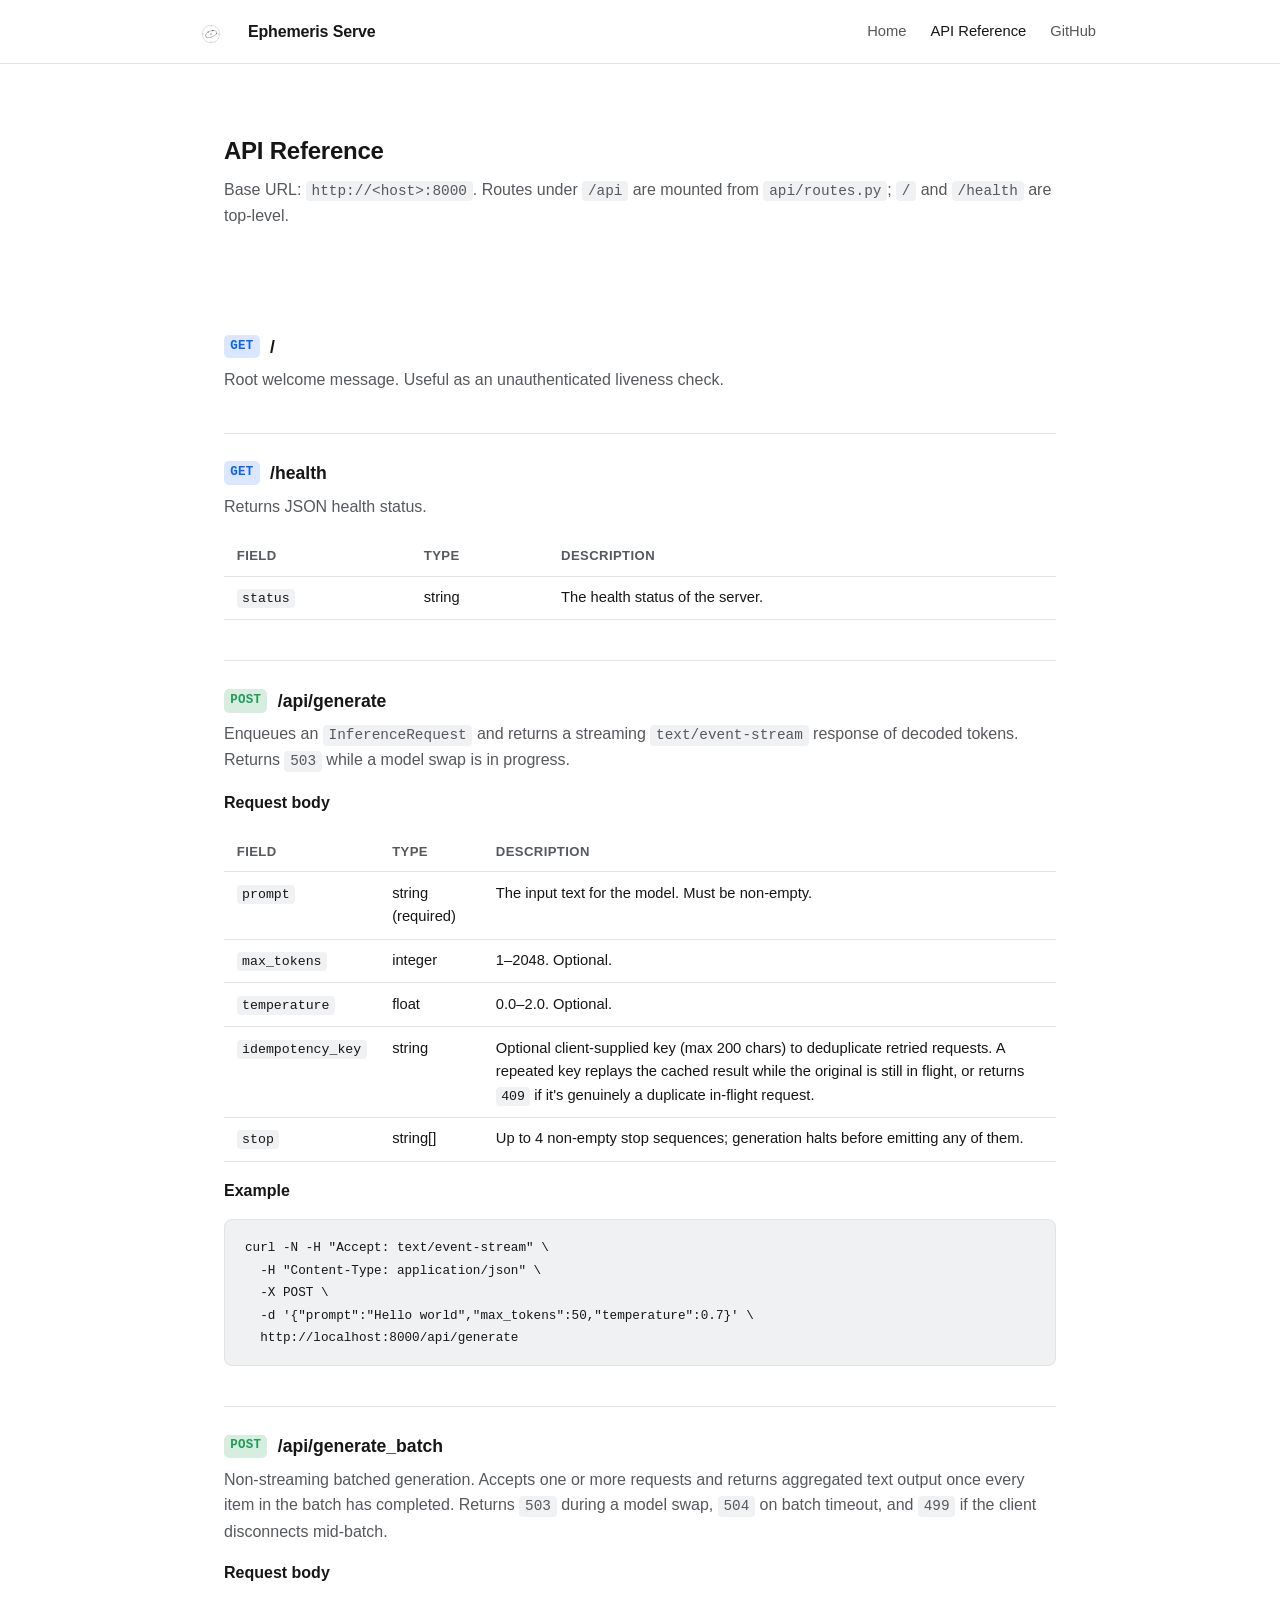
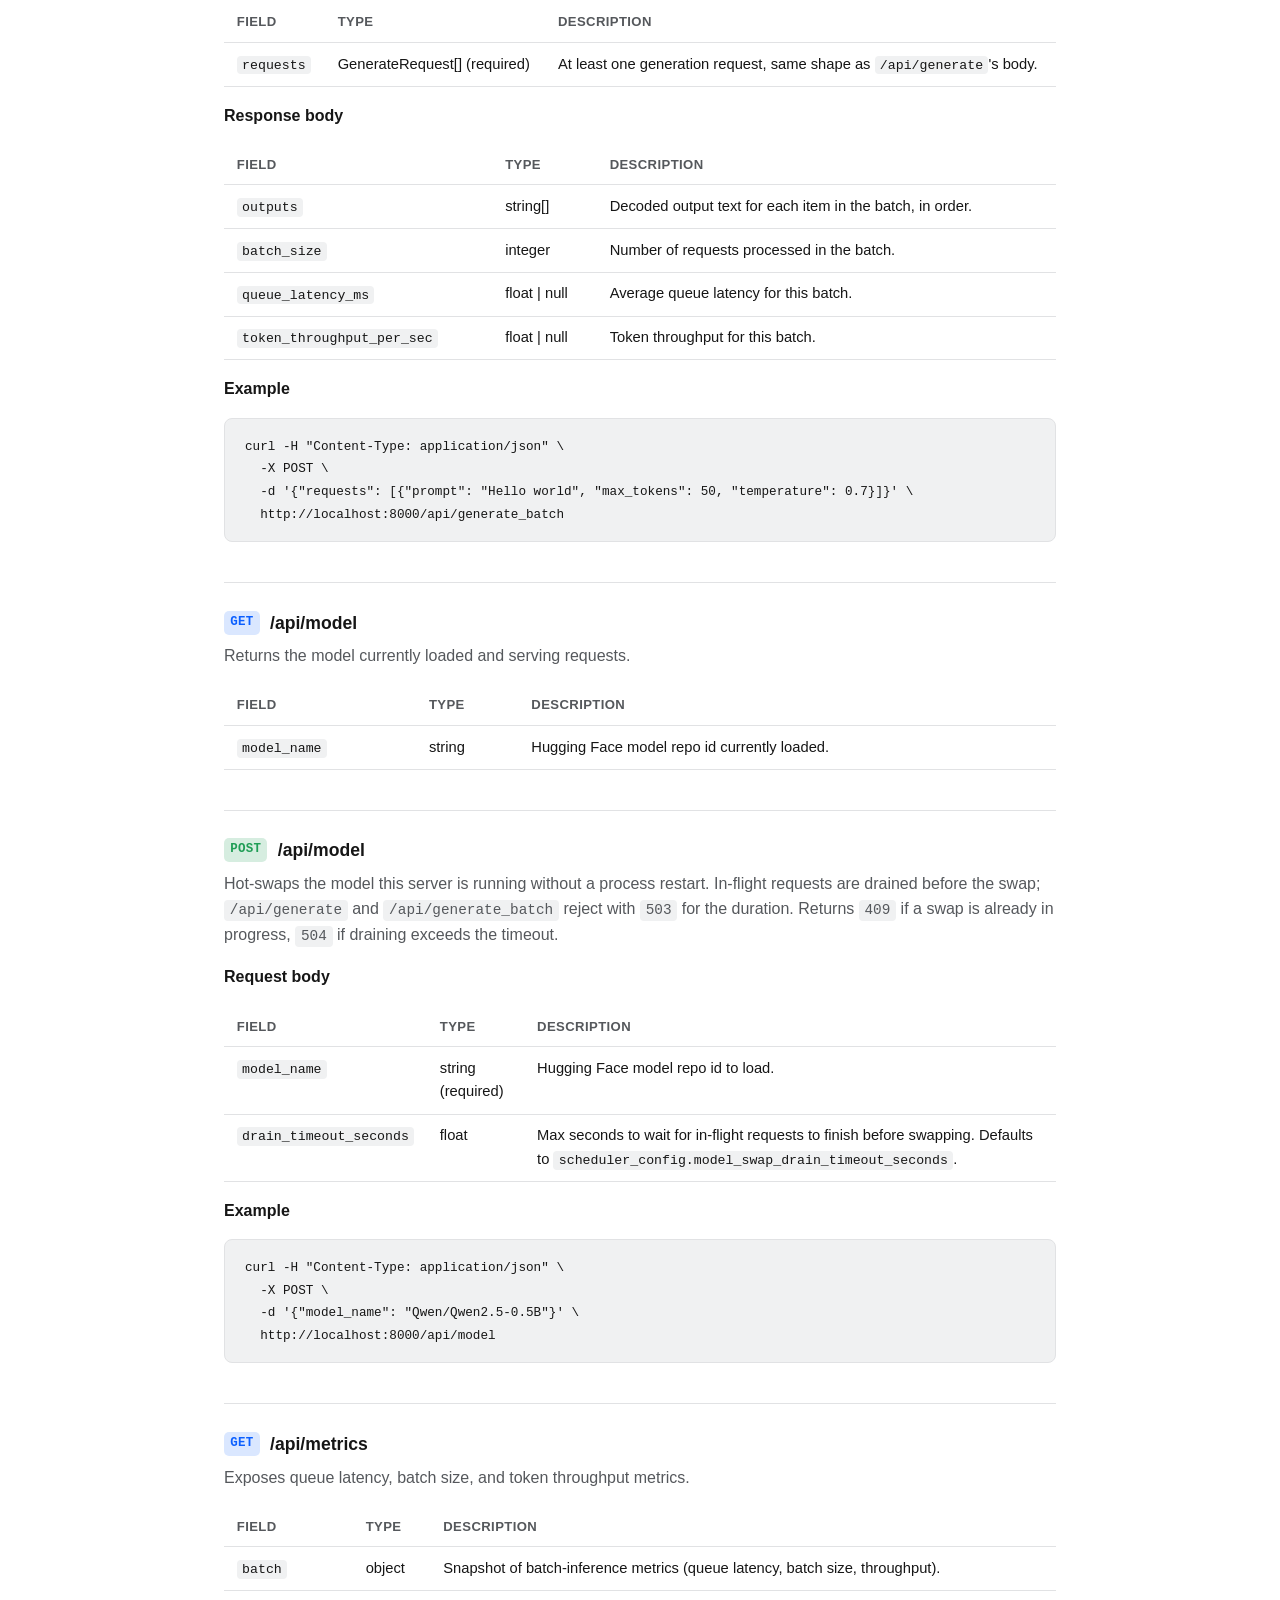
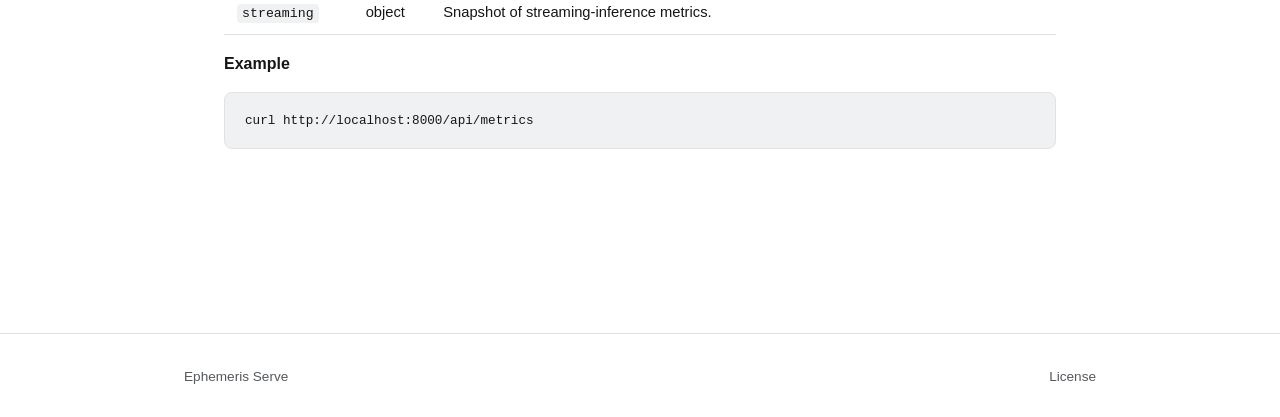
==== docs/api.html @ 4e1449db "add: microsite" ====
<!doctype html>
<html lang="en">
<head>
<meta charset="utf-8">
<meta name="viewport" content="width=device-width, initial-scale=1">
<title>API Reference — Ephemeris Serve</title>
<meta name="description" content="Full endpoint reference for the Ephemeris Serve HTTP API: /generate, /generate_batch, /model, /metrics, /health.">
<link rel="icon" href="assets/ephemeris-serve-logo.svg" type="image/svg+xml">
<link rel="stylesheet" href="assets/style.css">
</head>
<body>

<header class="site">
  <div class="wrap">
    <a class="brand" href="./">
      <img src="assets/ephemeris-serve-logo.svg" alt="">
      Ephemeris Serve
    </a>
    <nav class="site-nav">
      <a href="./">Home</a>
      <a href="api.html" class="active">API Reference</a>
      <a href="https://github.com/SamarjitDebnath/llm-inference-server">GitHub</a>
    </nav>
  </div>
</header>

<main>
  <section style="padding-top: 3rem;">
    <h2 style="margin-bottom:0.4rem;">API Reference</h2>
    <p style="color:var(--text-muted); margin-top:0;">Base URL: <code>http://&lt;host&gt;:8000</code>. Routes under <code>/api</code> are mounted from <code>api/routes.py</code>; <code>/</code> and <code>/health</code> are top-level.</p>
  </section>

  <section>

    <div class="endpoint">
      <h3><span class="method get">GET</span> /</h3>
      <p class="desc">Root welcome message. Useful as an unauthenticated liveness check.</p>
    </div>

    <div class="endpoint">
      <h3><span class="method get">GET</span> /health</h3>
      <p class="desc">Returns JSON health status.</p>
      <table>
        <tr><th>Field</th><th>Type</th><th>Description</th></tr>
        <tr><td><code>status</code></td><td>string</td><td>The health status of the server.</td></tr>
      </table>
    </div>

    <div class="endpoint">
      <h3><span class="method post">POST</span> /api/generate</h3>
      <p class="desc">Enqueues an <code>InferenceRequest</code> and returns a streaming <code>text/event-stream</code> response of decoded tokens. Returns <code>503</code> while a model swap is in progress.</p>
      <p><strong>Request body</strong></p>
      <table>
        <tr><th>Field</th><th>Type</th><th>Description</th></tr>
        <tr><td><code>prompt</code></td><td>string (required)</td><td>The input text for the model. Must be non-empty.</td></tr>
        <tr><td><code>max_tokens</code></td><td>integer</td><td>1–2048. Optional.</td></tr>
        <tr><td><code>temperature</code></td><td>float</td><td>0.0–2.0. Optional.</td></tr>
        <tr><td><code>idempotency_key</code></td><td>string</td><td>Optional client-supplied key (max 200 chars) to deduplicate retried requests. A repeated key replays the cached result while the original is still in flight, or returns <code>409</code> if it's genuinely a duplicate in-flight request.</td></tr>
        <tr><td><code>stop</code></td><td>string[]</td><td>Up to 4 non-empty stop sequences; generation halts before emitting any of them.</td></tr>
      </table>
      <p style="margin-top:1rem;"><strong>Example</strong></p>
      <pre><code>curl -N -H "Accept: text/event-stream" \
  -H "Content-Type: application/json" \
  -X POST \
  -d '{"prompt":"Hello world","max_tokens":50,"temperature":0.7}' \
  http://localhost:8000/api/generate</code></pre>
    </div>

    <div class="endpoint">
      <h3><span class="method post">POST</span> /api/generate_batch</h3>
      <p class="desc">Non-streaming batched generation. Accepts one or more requests and returns aggregated text output once every item in the batch has completed. Returns <code>503</code> during a model swap, <code>504</code> on batch timeout, and <code>499</code> if the client disconnects mid-batch.</p>
      <p><strong>Request body</strong></p>
      <table>
        <tr><th>Field</th><th>Type</th><th>Description</th></tr>
        <tr><td><code>requests</code></td><td>GenerateRequest[] (required)</td><td>At least one generation request, same shape as <code>/api/generate</code>'s body.</td></tr>
      </table>
      <p><strong>Response body</strong></p>
      <table>
        <tr><th>Field</th><th>Type</th><th>Description</th></tr>
        <tr><td><code>outputs</code></td><td>string[]</td><td>Decoded output text for each item in the batch, in order.</td></tr>
        <tr><td><code>batch_size</code></td><td>integer</td><td>Number of requests processed in the batch.</td></tr>
        <tr><td><code>queue_latency_ms</code></td><td>float | null</td><td>Average queue latency for this batch.</td></tr>
        <tr><td><code>token_throughput_per_sec</code></td><td>float | null</td><td>Token throughput for this batch.</td></tr>
      </table>
      <p style="margin-top:1rem;"><strong>Example</strong></p>
      <pre><code>curl -H "Content-Type: application/json" \
  -X POST \
  -d '{"requests": [{"prompt": "Hello world", "max_tokens": 50, "temperature": 0.7}]}' \
  http://localhost:8000/api/generate_batch</code></pre>
    </div>

    <div class="endpoint">
      <h3><span class="method get">GET</span> /api/model</h3>
      <p class="desc">Returns the model currently loaded and serving requests.</p>
      <table>
        <tr><th>Field</th><th>Type</th><th>Description</th></tr>
        <tr><td><code>model_name</code></td><td>string</td><td>Hugging Face model repo id currently loaded.</td></tr>
      </table>
    </div>

    <div class="endpoint">
      <h3><span class="method post">POST</span> /api/model</h3>
      <p class="desc">Hot-swaps the model this server is running without a process restart. In-flight requests are drained before the swap; <code>/api/generate</code> and <code>/api/generate_batch</code> reject with <code>503</code> for the duration. Returns <code>409</code> if a swap is already in progress, <code>504</code> if draining exceeds the timeout.</p>
      <p><strong>Request body</strong></p>
      <table>
        <tr><th>Field</th><th>Type</th><th>Description</th></tr>
        <tr><td><code>model_name</code></td><td>string (required)</td><td>Hugging Face model repo id to load.</td></tr>
        <tr><td><code>drain_timeout_seconds</code></td><td>float</td><td>Max seconds to wait for in-flight requests to finish before swapping. Defaults to <code>scheduler_config.model_swap_drain_timeout_seconds</code>.</td></tr>
      </table>
      <p style="margin-top:1rem;"><strong>Example</strong></p>
      <pre><code>curl -H "Content-Type: application/json" \
  -X POST \
  -d '{"model_name": "Qwen/Qwen2.5-0.5B"}' \
  http://localhost:8000/api/model</code></pre>
    </div>

    <div class="endpoint">
      <h3><span class="method get">GET</span> /api/metrics</h3>
      <p class="desc">Exposes queue latency, batch size, and token throughput metrics.</p>
      <table>
        <tr><th>Field</th><th>Type</th><th>Description</th></tr>
        <tr><td><code>batch</code></td><td>object</td><td>Snapshot of batch-inference metrics (queue latency, batch size, throughput).</td></tr>
        <tr><td><code>streaming</code></td><td>object</td><td>Snapshot of streaming-inference metrics.</td></tr>
      </table>
      <p style="margin-top:1rem;"><strong>Example</strong></p>
      <pre><code>curl http://localhost:8000/api/metrics</code></pre>
    </div>

  </section>
</main>

<footer class="site">
  <div class="wrap">
    <span>Ephemeris Serve</span>
    <span><a href="https://github.com/SamarjitDebnath/llm-inference-server/blob/main/LICENSE">License</a></span>
  </div>
</footer>

</body>
</html>
---- docs/assets/style.css ----
:root {
  color-scheme: light dark;
  --bg: #ffffff;
  --bg-raised: #f6f6f7;
  --text: #161616;
  --text-muted: #55585c;
  --border: #e1e2e4;
  --accent: #161616;
  --code-bg: #f0f1f2;
  --link: #0b5fff;
}

@media (prefers-color-scheme: dark) {
  :root {
    --bg: #0d0d0e;
    --bg-raised: #161718;
    --text: #f0f0f0;
    --text-muted: #9a9da2;
    --border: #2a2b2d;
    --accent: #f0f0f0;
    --code-bg: #1a1b1d;
    --link: #6fa8ff;
  }
}

* {
  box-sizing: border-box;
}

html {
  scroll-behavior: smooth;
}

body {
  margin: 0;
  background: var(--bg);
  color: var(--text);
  font-family: -apple-system, "Segoe UI", Roboto, Helvetica, Arial, sans-serif;
  line-height: 1.6;
}

a {
  color: var(--link);
  text-decoration: none;
}

a:hover {
  text-decoration: underline;
}

code, pre {
  font-family: ui-monospace, SFMono-Regular, "SF Mono", Menlo, Consolas, monospace;
}

code {
  background: var(--code-bg);
  padding: 0.15em 0.4em;
  border-radius: 4px;
  font-size: 0.9em;
}

pre {
  background: var(--code-bg);
  border: 1px solid var(--border);
  border-radius: 8px;
  padding: 1rem 1.25rem;
  overflow-x: auto;
  font-size: 0.88rem;
}

pre code {
  background: none;
  padding: 0;
}

.wrap {
  max-width: 880px;
  margin: 0 auto;
  padding: 0 1.5rem;
}

header.site {
  border-bottom: 1px solid var(--border);
  padding: 1.1rem 0;
  position: sticky;
  top: 0;
  background: color-mix(in srgb, var(--bg) 88%, transparent);
  backdrop-filter: blur(8px);
  z-index: 10;
}

header.site .wrap {
  max-width: 960px;
  display: flex;
  align-items: center;
  justify-content: space-between;
}

.brand {
  display: flex;
  align-items: center;
  gap: 0.6rem;
  font-weight: 600;
  letter-spacing: -0.01em;
  color: var(--text);
}

.brand img {
  height: 28px;
  width: auto;
}

nav.site-nav {
  display: flex;
  gap: 1.5rem;
  font-size: 0.92rem;
}

nav.site-nav a {
  color: var(--text-muted);
}

nav.site-nav a.active,
nav.site-nav a:hover {
  color: var(--text);
}

main {
  padding: 0 0 5rem;
}

.hero {
  max-width: 960px;
  margin: 0 auto;
  padding: 4.5rem 1.5rem 3rem;
  text-align: center;
}

.hero img.logo {
  width: 160px;
  margin-bottom: 1.5rem;
}

.hero h1 {
  font-size: 2.4rem;
  letter-spacing: -0.02em;
  margin: 0 0 0.75rem;
}

.hero p.tagline {
  font-size: 1.15rem;
  color: var(--text-muted);
  max-width: 620px;
  margin: 0 auto 2rem;
}

.hero .cta {
  display: flex;
  gap: 0.9rem;
  justify-content: center;
  flex-wrap: wrap;
}

.btn {
  display: inline-block;
  padding: 0.65rem 1.3rem;
  border-radius: 7px;
  font-size: 0.95rem;
  font-weight: 500;
  border: 1px solid var(--border);
}

.btn:hover {
  text-decoration: none;
}

.btn.primary {
  background: var(--accent);
  color: var(--bg);
  border-color: var(--accent);
}

.btn.primary:hover {
  opacity: 0.85;
}

.btn.secondary {
  color: var(--text);
}

.btn.secondary:hover {
  background: var(--bg-raised);
}

section {
  max-width: 880px;
  margin: 0 auto;
  padding: 3rem 1.5rem 0;
}

section h2 {
  font-size: 1.5rem;
  letter-spacing: -0.01em;
  margin-bottom: 1.25rem;
}

.features {
  display: grid;
  grid-template-columns: repeat(2, 1fr);
  gap: 1rem;
}

@media (max-width: 640px) {
  .features {
    grid-template-columns: 1fr;
  }
}

.feature {
  border: 1px solid var(--border);
  border-radius: 10px;
  padding: 1.25rem 1.4rem;
  background: var(--bg-raised);
}

.feature h3 {
  margin: 0 0 0.4rem;
  font-size: 1rem;
}

.feature p {
  margin: 0;
  color: var(--text-muted);
  font-size: 0.92rem;
}

.shots {
  display: flex;
  flex-direction: column;
  gap: 1rem;
}

.shots img {
  width: 100%;
  border-radius: 8px;
  border: 1px solid var(--border);
  display: block;
}

table {
  width: 100%;
  border-collapse: collapse;
  font-size: 0.92rem;
}

th, td {
  text-align: left;
  padding: 0.6rem 0.8rem;
  border-bottom: 1px solid var(--border);
  vertical-align: top;
}

th {
  color: var(--text-muted);
  font-weight: 600;
  font-size: 0.82rem;
  text-transform: uppercase;
  letter-spacing: 0.03em;
}

.endpoint {
  margin: 2.5rem 0;
  padding-top: 0.5rem;
  border-top: 1px solid var(--border);
}

.endpoint:first-of-type {
  border-top: none;
  padding-top: 0;
}

.endpoint h3 {
  display: flex;
  align-items: center;
  gap: 0.65rem;
  font-size: 1.1rem;
  margin-bottom: 0.4rem;
}

.method {
  font-family: ui-monospace, SFMono-Regular, "SF Mono", Menlo, Consolas, monospace;
  font-size: 0.78rem;
  font-weight: 700;
  padding: 0.15em 0.5em;
  border-radius: 5px;
  letter-spacing: 0.02em;
}

.method.get {
  background: color-mix(in srgb, #0b5fff 15%, transparent);
  color: var(--link);
}

.method.post {
  background: color-mix(in srgb, #1f9d55 18%, transparent);
  color: #1f9d55;
}

.endpoint p.desc {
  color: var(--text-muted);
  margin: 0.3rem 0 1rem;
}

footer.site {
  border-top: 1px solid var(--border);
  margin-top: 4rem;
  padding: 2rem 0;
}

footer.site .wrap {
  max-width: 960px;
  display: flex;
  justify-content: space-between;
  align-items: center;
  flex-wrap: wrap;
  gap: 0.75rem;
  color: var(--text-muted);
  font-size: 0.85rem;
}

footer.site a {
  color: var(--text-muted);
}
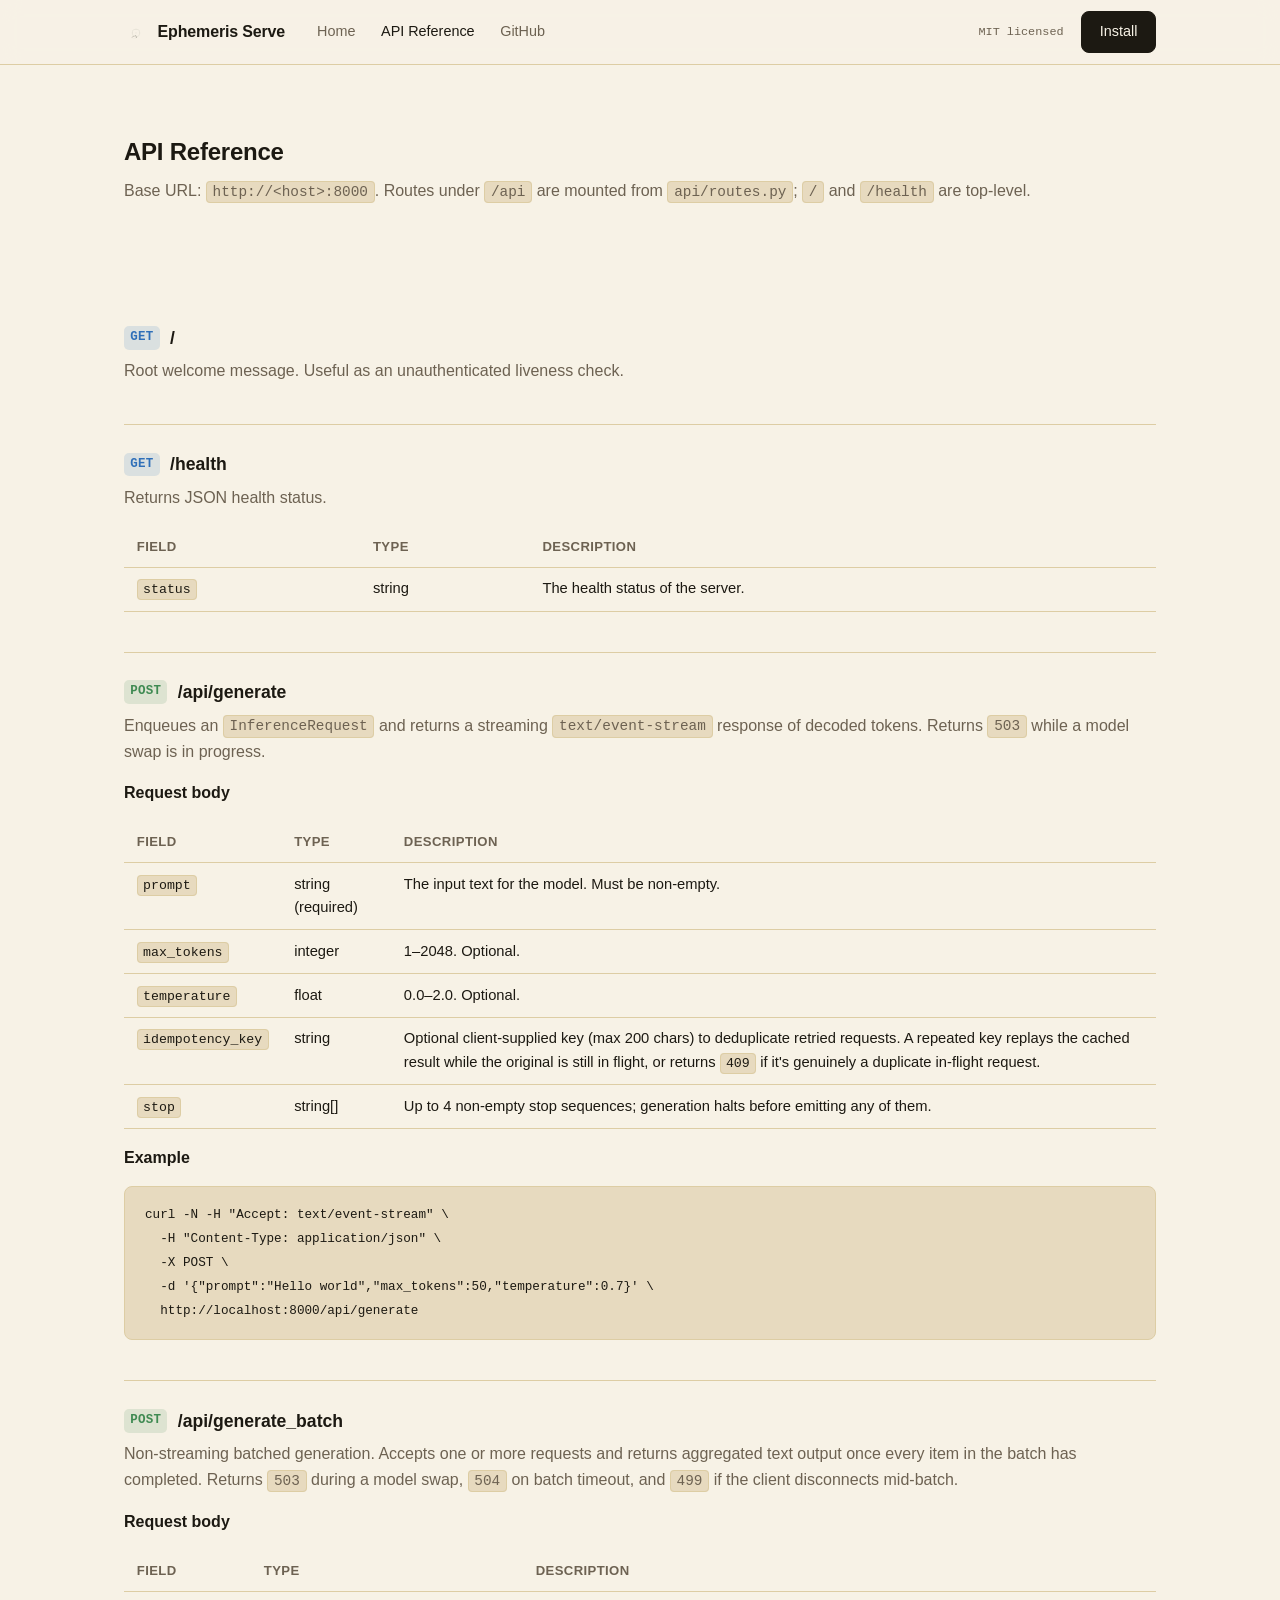
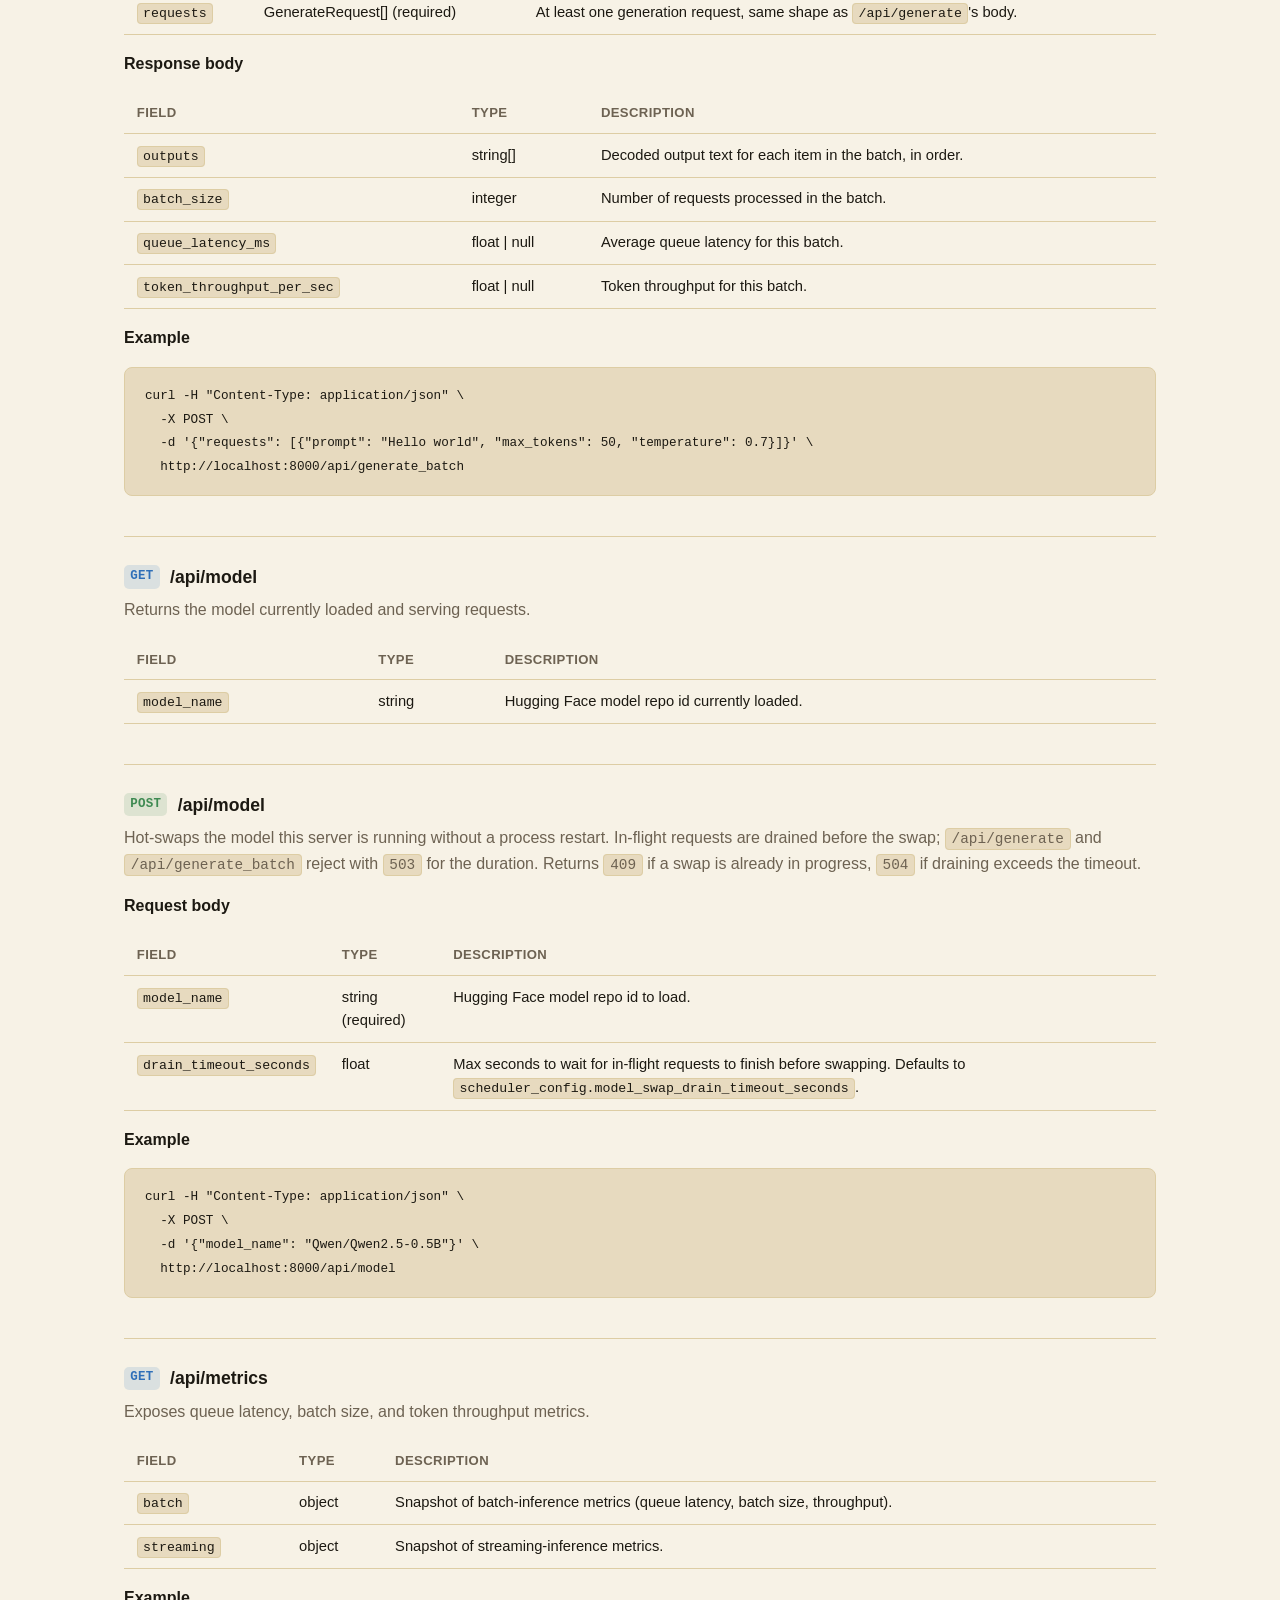
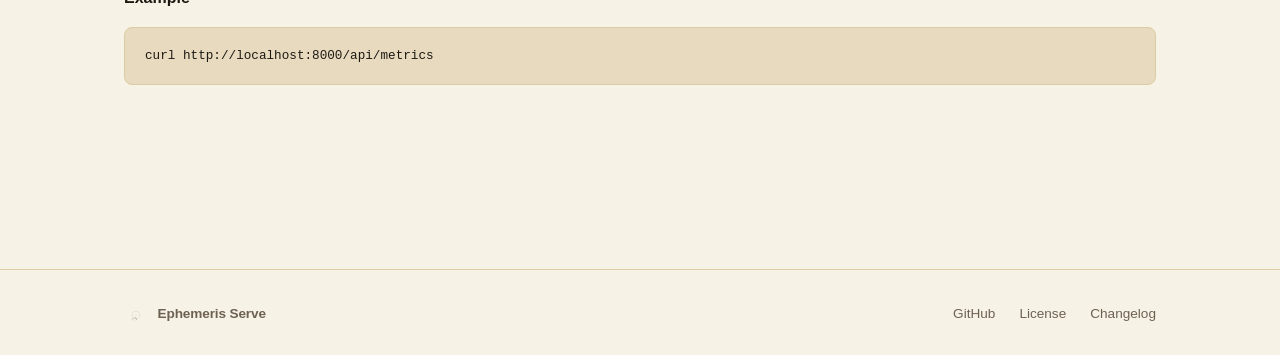
==== commit dca21224: "Redesign the project site and switch the logo asset from SVG to PNG docs/index.html and docs/assets/" ====
--- a/docs/api.html
+++ b/docs/api.html
@@ -5,22 +5,62 @@
 <meta name="viewport" content="width=device-width, initial-scale=1">
 <title>API Reference — Ephemeris Serve</title>
 <meta name="description" content="Full endpoint reference for the Ephemeris Serve HTTP API: /generate, /generate_batch, /model, /metrics, /health.">
-<link rel="icon" href="assets/ephemeris-serve-logo.svg" type="image/svg+xml">
+<link rel="icon" href="assets/images/ephemeris-serve-logo.png" type="image/png">
 <link rel="stylesheet" href="assets/style.css">
 </head>
 <body>
 
+<svg style="display:none" aria-hidden="true">
+  <symbol id="ephemeris-mark" viewBox="0 0 680 350">
+    <circle cx="340" cy="200" r="110" fill="none" stroke="currentColor" stroke-width="1.5"/>
+    <g stroke="currentColor" stroke-width="1.5">
+      <line x1="435.3" y1="255" x2="426.6" y2="250"/>
+      <line x1="395" y1="295.3" x2="390" y2="286.6"/>
+      <line x1="285" y1="295.3" x2="290" y2="286.6"/>
+      <line x1="244.7" y1="255" x2="253.4" y2="250"/>
+      <line x1="244.7" y1="145" x2="253.4" y2="150"/>
+      <line x1="285" y1="104.7" x2="290" y2="113.4"/>
+      <line x1="395" y1="104.7" x2="390" y2="113.4"/>
+      <line x1="435.3" y1="145" x2="426.6" y2="150"/>
+    </g>
+    <g stroke="currentColor" stroke-width="2.5">
+      <line x1="450" y1="200" x2="430" y2="200"/>
+      <line x1="340" y1="310" x2="340" y2="290"/>
+      <line x1="230" y1="200" x2="250" y2="200"/>
+      <line x1="340" y1="90" x2="340" y2="110"/>
+    </g>
+    <g class="orbit-spin" transform="rotate(-20 340 200)">
+      <ellipse cx="340" cy="200" rx="75" ry="38" fill="none" stroke="currentColor" stroke-width="3"/>
+      <line x1="340" y1="200" x2="377.5" y2="167.1" stroke="currentColor" stroke-width="1.5" stroke-dasharray="2 4"/>
+      <circle cx="377.5" cy="167.1" r="7" fill="currentColor"/>
+      <circle cx="405" cy="219" r="5" fill="currentColor"/>
+      <circle cx="275" cy="219" r="4" fill="currentColor"/>
+      <circle cx="314.35" cy="164.3" r="6" fill="currentColor"/>
+      <circle cx="326.95" cy="237.4" r="3" fill="currentColor"/>
+    </g>
+    <g stroke="currentColor" stroke-width="1.5">
+      <line x1="325" y1="200" x2="355" y2="200"/>
+      <line x1="340" y1="185" x2="340" y2="215"/>
+    </g>
+    <circle cx="340" cy="200" r="5" fill="currentColor"/>
+  </symbol>
+</svg>
+
 <header class="site">
   <div class="wrap">
     <a class="brand" href="./">
-      <img src="assets/ephemeris-serve-logo.svg" alt="">
+      <svg viewBox="0 0 680 350"><use href="#ephemeris-mark"></use></svg>
       Ephemeris Serve
     </a>
     <nav class="site-nav">
       <a href="./">Home</a>
       <a href="api.html" class="active">API Reference</a>
-      <a href="https://github.com/SamarjitDebnath/llm-inference-server">GitHub</a>
+      <a href="https://github.com/SamarjitDebnath/ephemeris-serve">GitHub</a>
     </nav>
+    <div class="header-right">
+      <span class="pill-tag">MIT licensed</span>
+      <a class="btn primary" href="./#install">Install</a>
+    </div>
   </div>
 </header>
 
@@ -131,8 +171,15 @@
 
 <footer class="site">
   <div class="wrap">
-    <span>Ephemeris Serve</span>
-    <span><a href="https://github.com/SamarjitDebnath/llm-inference-server/blob/main/LICENSE">License</a></span>
+    <a class="brand" href="./">
+      <svg viewBox="0 0 680 350"><use href="#ephemeris-mark"></use></svg>
+      Ephemeris Serve
+    </a>
+    <div class="links">
+      <a href="https://github.com/SamarjitDebnath/ephemeris-serve">GitHub</a>
+      <a href="https://github.com/SamarjitDebnath/ephemeris-serve/blob/main/LICENSE">License</a>
+      <a href="https://github.com/SamarjitDebnath/ephemeris-serve/blob/main/CHANGELOG.md">Changelog</a>
+    </div>
   </div>
 </footer>
 
--- a/docs/assets/style.css
+++ b/docs/assets/style.css
@@ -1,26 +1,58 @@
 :root {
   color-scheme: light dark;
-  --bg: #ffffff;
-  --bg-raised: #f6f6f7;
-  --text: #161616;
-  --text-muted: #55585c;
-  --border: #e1e2e4;
-  --accent: #161616;
-  --code-bg: #f0f1f2;
-  --link: #0b5fff;
+  --bg: #f7f2e6;
+  --bg-raised: #efe5cf;
+  --bg-sunken: #e7dabf;
+  --text: #1c1912;
+  --text-muted: #6d6252;
+  --border: #ddcda4;
+  --accent: #a3711f;
+  --accent-soft: color-mix(in srgb, #a3711f 14%, transparent);
+  --code-bg: #e7dabf;
+  --link: #a3711f;
+  --cell-idle: #ddcda4;
+  --get: #2f6fb8;
+  --get-bg: color-mix(in srgb, #2f6fb8 14%, transparent);
+  --post: #3f8a52;
+  --post-bg: color-mix(in srgb, #3f8a52 14%, transparent);
 }
 
 @media (prefers-color-scheme: dark) {
-  :root {
-    --bg: #0d0d0e;
-    --bg-raised: #161718;
-    --text: #f0f0f0;
-    --text-muted: #9a9da2;
-    --border: #2a2b2d;
-    --accent: #f0f0f0;
-    --code-bg: #1a1b1d;
-    --link: #6fa8ff;
+  :root:not([data-theme="light"]) {
+    --bg: #0b0c10;
+    --bg-raised: #15161b;
+    --bg-sunken: #08090c;
+    --text: #ece4d1;
+    --text-muted: #948a76;
+    --border: #26272f;
+    --accent: #d7a75c;
+    --accent-soft: color-mix(in srgb, #d7a75c 14%, transparent);
+    --code-bg: #15161b;
+    --link: #d7a75c;
+    --cell-idle: #1e2027;
+    --get: #6fa8ff;
+    --get-bg: color-mix(in srgb, #6fa8ff 14%, transparent);
+    --post: #6fce8a;
+    --post-bg: color-mix(in srgb, #6fce8a 14%, transparent);
   }
+}
+
+:root[data-theme="dark"] {
+  --bg: #0b0c10;
+  --bg-raised: #15161b;
+  --bg-sunken: #08090c;
+  --text: #ece4d1;
+  --text-muted: #948a76;
+  --border: #26272f;
+  --accent: #d7a75c;
+  --accent-soft: color-mix(in srgb, #d7a75c 14%, transparent);
+  --code-bg: #15161b;
+  --link: #d7a75c;
+  --cell-idle: #1e2027;
+  --get: #6fa8ff;
+  --get-bg: color-mix(in srgb, #6fa8ff 14%, transparent);
+  --post: #6fce8a;
+  --post-bg: color-mix(in srgb, #6fce8a 14%, transparent);
 }
 
 * {
@@ -37,6 +69,7 @@
   color: var(--text);
   font-family: -apple-system, "Segoe UI", Roboto, Helvetica, Arial, sans-serif;
   line-height: 1.6;
+  -webkit-font-smoothing: antialiased;
 }
 
 a {
@@ -48,12 +81,17 @@
   text-decoration: underline;
 }
 
+.serif {
+  font-family: ui-serif, "Iowan Old Style", "Palatino Linotype", "Book Antiqua", Georgia, serif;
+}
+
 code, pre {
   font-family: ui-monospace, SFMono-Regular, "SF Mono", Menlo, Consolas, monospace;
 }
 
 code {
   background: var(--code-bg);
+  border: 1px solid var(--border);
   padding: 0.15em 0.4em;
   border-radius: 4px;
   font-size: 0.9em;
@@ -66,34 +104,39 @@
   padding: 1rem 1.25rem;
   overflow-x: auto;
   font-size: 0.88rem;
+  line-height: 1.7;
 }
 
 pre code {
   background: none;
+  border: none;
   padding: 0;
 }
 
 .wrap {
-  max-width: 880px;
+  max-width: 1080px;
   margin: 0 auto;
   padding: 0 1.5rem;
 }
 
+/* ---------- header ---------- */
+
 header.site {
   border-bottom: 1px solid var(--border);
-  padding: 1.1rem 0;
+  padding: 0;
   position: sticky;
   top: 0;
-  background: color-mix(in srgb, var(--bg) 88%, transparent);
-  backdrop-filter: blur(8px);
+  background: color-mix(in srgb, var(--bg) 86%, transparent);
+  backdrop-filter: blur(10px);
   z-index: 10;
 }
 
 header.site .wrap {
-  max-width: 960px;
+  height: 4rem;
   display: flex;
   align-items: center;
   justify-content: space-between;
+  gap: 2rem;
 }
 
 .brand {
@@ -103,17 +146,21 @@
   font-weight: 600;
   letter-spacing: -0.01em;
   color: var(--text);
-}
-
-.brand img {
-  height: 28px;
-  width: auto;
+  flex-shrink: 0;
+}
+
+.brand svg {
+  width: 24px;
+  height: 24px;
+  color: var(--text);
+  flex-shrink: 0;
 }
 
 nav.site-nav {
   display: flex;
-  gap: 1.5rem;
-  font-size: 0.92rem;
+  gap: 1.6rem;
+  font-size: 0.9rem;
+  flex: 1;
 }
 
 nav.site-nav a {
@@ -123,79 +170,418 @@
 nav.site-nav a.active,
 nav.site-nav a:hover {
   color: var(--text);
+  text-decoration: none;
+}
+
+.header-right {
+  display: flex;
+  align-items: center;
+  gap: 1.1rem;
+  flex-shrink: 0;
+}
+
+.pill-tag {
+  font-family: ui-monospace, SFMono-Regular, "SF Mono", Menlo, Consolas, monospace;
+  font-size: 0.74rem;
+  color: var(--text-muted);
+  white-space: nowrap;
+}
+
+.btn {
+  display: inline-flex;
+  align-items: center;
+  gap: 0.5rem;
+  padding: 0.55rem 1.1rem;
+  border-radius: 8px;
+  font-size: 0.9rem;
+  font-weight: 500;
+  border: 1px solid var(--border);
+  white-space: nowrap;
+}
+
+.btn:hover {
+  text-decoration: none;
+}
+
+.btn.primary {
+  background: var(--text);
+  color: var(--bg);
+  border-color: var(--text);
+}
+
+.btn.primary:hover {
+  opacity: 0.85;
+}
+
+.btn.secondary {
+  color: var(--text);
+}
+
+.btn.secondary:hover {
+  background: var(--bg-raised);
 }
 
 main {
   padding: 0 0 5rem;
 }
 
+/* ---------- hero ---------- */
+
 .hero {
-  max-width: 960px;
+  max-width: 1080px;
   margin: 0 auto;
   padding: 4.5rem 1.5rem 3rem;
-  text-align: center;
-}
-
-.hero img.logo {
-  width: 160px;
+}
+
+.hero .medallion {
+  display: flex;
+  align-items: center;
+  gap: 0.85rem;
+  margin-bottom: 2rem;
+}
+
+.hero .medallion img {
+  width: 52px;
+  height: 52px;
+  border-radius: 12px;
+  display: block;
+}
+
+.hero .medallion .wordmark {
+  font-family: ui-monospace, SFMono-Regular, "SF Mono", Menlo, Consolas, monospace;
+  font-size: 0.82rem;
+  letter-spacing: 0.14em;
+  color: var(--text-muted);
+}
+
+.eyebrow {
+  display: flex;
+  align-items: center;
+  gap: 0.6rem;
   margin-bottom: 1.5rem;
 }
 
-.hero h1 {
-  font-size: 2.4rem;
-  letter-spacing: -0.02em;
-  margin: 0 0 0.75rem;
-}
-
-.hero p.tagline {
-  font-size: 1.15rem;
-  color: var(--text-muted);
-  max-width: 620px;
-  margin: 0 auto 2rem;
+.eyebrow .dot {
+  width: 7px;
+  height: 7px;
+  border-radius: 50%;
+  background: var(--accent);
+  box-shadow: 0 0 0 3px var(--accent-soft);
+}
+
+.eyebrow .label {
+  font-family: ui-monospace, SFMono-Regular, "SF Mono", Menlo, Consolas, monospace;
+  font-size: 0.72rem;
+  letter-spacing: 0.12em;
+  text-transform: uppercase;
+  color: var(--text-muted);
+}
+
+h1.headline {
+  margin: 0 0 1.3rem;
+  font-size: clamp(2.5rem, 5.6vw, 4.6rem);
+  line-height: 1.04;
+  letter-spacing: -0.015em;
+  text-wrap: balance;
+  max-width: 17ch;
+}
+
+h1.headline .dim {
+  color: var(--text-muted);
+}
+
+p.tagline {
+  max-width: 640px;
+  font-size: 1.1rem;
+  color: var(--text-muted);
+  margin: 0 0 2.2rem;
 }
 
 .hero .cta {
   display: flex;
-  gap: 0.9rem;
-  justify-content: center;
   flex-wrap: wrap;
-}
-
-.btn {
+  align-items: center;
+  gap: 1.1rem;
+  margin-bottom: 1.3rem;
+}
+
+.install-box {
+  display: flex;
+  align-items: stretch;
+  border: 1px solid var(--border);
+  border-radius: 10px;
+  background: var(--bg-raised);
+  overflow: hidden;
+}
+
+.install-tabs {
+  display: flex;
+  border-right: 1px solid var(--border);
+}
+
+.install-tabs button {
+  font-family: ui-monospace, SFMono-Regular, "SF Mono", Menlo, Consolas, monospace;
+  font-size: 0.74rem;
+  letter-spacing: 0.04em;
+  padding: 0.8rem 0.9rem;
+  background: none;
+  border: none;
+  color: var(--text-muted);
+  cursor: pointer;
+  border-bottom: 2px solid transparent;
+}
+
+.install-tabs button.active {
+  color: var(--text);
+  background: var(--bg-sunken);
+  border-bottom: 2px solid var(--accent);
+}
+
+.install-cmd {
+  display: flex;
+  align-items: center;
+  gap: 0.6rem;
+  padding: 0 1.1rem;
+  font-family: ui-monospace, SFMono-Regular, "SF Mono", Menlo, Consolas, monospace;
+  font-size: 0.9rem;
+  white-space: nowrap;
+}
+
+.install-cmd .prompt {
+  color: var(--accent);
+}
+
+.install-cmd button.copy {
+  margin-left: 0.4rem;
+  background: none;
+  border: none;
+  color: var(--text-muted);
+  cursor: pointer;
+  font-family: ui-monospace, SFMono-Regular, "SF Mono", Menlo, Consolas, monospace;
+  font-size: 0.72rem;
+  letter-spacing: 0.04em;
+  padding: 0.4rem 0.5rem;
+}
+
+.install-cmd button.copy:hover {
+  color: var(--text);
+}
+
+a.docs-link {
+  font-size: 0.9rem;
+  color: var(--text-muted);
+  border-bottom: 1px solid var(--border);
+  padding-bottom: 1px;
+}
+
+a.docs-link:hover {
+  color: var(--text);
+  border-color: var(--text-muted);
+  text-decoration: none;
+}
+
+.credibility {
+  display: flex;
+  flex-wrap: wrap;
+  gap: 0.5rem 1.4rem;
+  font-family: ui-monospace, SFMono-Regular, "SF Mono", Menlo, Consolas, monospace;
+  font-size: 0.76rem;
+  letter-spacing: 0.03em;
+  color: var(--text-muted);
+}
+
+.credibility b {
+  color: var(--text);
+  font-weight: 600;
+}
+
+/* ---------- ephemeris table (hero visual) ---------- */
+
+.ephemeris {
+  margin-top: 3.5rem;
+  border: 1px solid var(--border);
+  border-radius: 14px;
+  background: var(--bg-raised);
+  overflow: hidden;
+}
+
+.ephemeris-head {
+  display: flex;
+  justify-content: space-between;
+  align-items: baseline;
+  flex-wrap: wrap;
+  gap: 0.4rem;
+  padding: 1.1rem 1.5rem;
+  border-bottom: 1px solid var(--border);
+}
+
+.ephemeris-head .title {
+  font-family: ui-monospace, SFMono-Regular, "SF Mono", Menlo, Consolas, monospace;
+  font-size: 0.78rem;
+  letter-spacing: 0.05em;
+  color: var(--text-muted);
+}
+
+.ephemeris-head .title b {
+  color: var(--text);
+  font-weight: 600;
+}
+
+.ephemeris-body {
+  display: flex;
+  padding: 1.6rem 1.5rem 1.2rem;
+  gap: 1.5rem;
+  overflow-x: auto;
+}
+
+.tick-labels {
+  display: flex;
+  flex-direction: column;
+  gap: 0.55rem;
+  flex-shrink: 0;
+  padding-top: 0.1rem;
+}
+
+.tick-labels .row-label {
+  height: 22px;
+  display: flex;
+  align-items: center;
+  font-family: ui-monospace, SFMono-Regular, "SF Mono", Menlo, Consolas, monospace;
+  font-size: 0.68rem;
+  letter-spacing: 0.05em;
+  color: var(--text-muted);
+  white-space: nowrap;
+}
+
+.tick-labels .row-label .t {
+  color: var(--text);
+  width: 2.6rem;
   display: inline-block;
-  padding: 0.65rem 1.3rem;
-  border-radius: 7px;
-  font-size: 0.95rem;
-  font-weight: 500;
-  border: 1px solid var(--border);
-}
-
-.btn:hover {
-  text-decoration: none;
-}
-
-.btn.primary {
+}
+
+.grid-slots {
+  display: flex;
+  flex-direction: column;
+  gap: 0.55rem;
+  flex: 1;
+  min-width: 320px;
+}
+
+.grid-row {
+  display: flex;
+  gap: 0.4rem;
+}
+
+.cell {
+  width: 22px;
+  height: 22px;
+  border-radius: 5px;
+  background: var(--cell-idle);
+  flex-shrink: 0;
+}
+
+.cell.decode {
   background: var(--accent);
-  color: var(--bg);
-  border-color: var(--accent);
-}
-
-.btn.primary:hover {
-  opacity: 0.85;
-}
-
-.btn.secondary {
-  color: var(--text);
-}
-
-.btn.secondary:hover {
-  background: var(--bg-raised);
-}
+}
+
+.cell.prefill {
+  background: none;
+  border: 2px solid var(--accent);
+}
+
+.arch-labels {
+  display: flex;
+  flex-direction: column;
+  justify-content: space-between;
+  flex-shrink: 0;
+  padding: 0.1rem 0 0.1rem 1rem;
+  border-left: 1px solid var(--border);
+  gap: 0.4rem;
+}
+
+.arch-labels span {
+  font-family: ui-monospace, SFMono-Regular, "SF Mono", Menlo, Consolas, monospace;
+  font-size: 0.68rem;
+  letter-spacing: 0.07em;
+  color: var(--text-muted);
+  white-space: nowrap;
+}
+
+.ephemeris-foot {
+  display: flex;
+  justify-content: space-between;
+  align-items: flex-end;
+  flex-wrap: wrap;
+  gap: 1.5rem;
+  padding: 1.1rem 1.5rem 1.4rem;
+  border-top: 1px solid var(--border);
+}
+
+.legend {
+  display: flex;
+  flex-wrap: wrap;
+  gap: 1.1rem;
+  font-family: ui-monospace, SFMono-Regular, "SF Mono", Menlo, Consolas, monospace;
+  font-size: 0.74rem;
+  color: var(--text-muted);
+}
+
+.legend .key {
+  display: inline-flex;
+  align-items: center;
+  gap: 0.4rem;
+}
+
+.legend .swatch {
+  width: 11px;
+  height: 11px;
+  border-radius: 3px;
+}
+
+.legend .swatch.decode {
+  background: var(--accent);
+}
+
+.legend .swatch.prefill {
+  background: none;
+  border: 2px solid var(--accent);
+}
+
+.legend .swatch.idle {
+  background: var(--cell-idle);
+}
+
+.stat {
+  text-align: right;
+}
+
+.stat .num {
+  font-family: ui-serif, "Iowan Old Style", "Palatino Linotype", "Book Antiqua", Georgia, serif;
+  font-size: 2.1rem;
+  font-weight: 600;
+  line-height: 1;
+  color: var(--text);
+}
+
+.stat .num span {
+  color: var(--accent);
+}
+
+.stat .cap {
+  font-family: ui-monospace, SFMono-Regular, "SF Mono", Menlo, Consolas, monospace;
+  font-size: 0.7rem;
+  letter-spacing: 0.04em;
+  color: var(--text-muted);
+  max-width: 26ch;
+  margin-top: 0.25rem;
+}
+
+/* ---------- sections ---------- */
 
 section {
-  max-width: 880px;
+  max-width: 1080px;
   margin: 0 auto;
-  padding: 3rem 1.5rem 0;
+  padding: 4rem 1.5rem 0;
 }
 
 section h2 {
@@ -204,23 +590,64 @@
   margin-bottom: 1.25rem;
 }
 
+.section-head {
+  display: flex;
+  justify-content: space-between;
+  align-items: baseline;
+  gap: 1rem;
+  margin-bottom: 2rem;
+  flex-wrap: wrap;
+}
+
+.section-head h2 {
+  font-family: ui-serif, "Iowan Old Style", "Palatino Linotype", "Book Antiqua", Georgia, serif;
+  font-weight: 600;
+  margin: 0;
+}
+
+.section-head .eyebrow-label {
+  font-family: ui-monospace, SFMono-Regular, "SF Mono", Menlo, Consolas, monospace;
+  font-size: 0.74rem;
+  letter-spacing: 0.08em;
+  text-transform: uppercase;
+  color: var(--text-muted);
+  margin: 0;
+}
+
 .features {
   display: grid;
-  grid-template-columns: repeat(2, 1fr);
-  gap: 1rem;
-}
-
-@media (max-width: 640px) {
+  grid-template-columns: repeat(3, 1fr);
+  gap: 1px;
+  background: var(--border);
+  border: 1px solid var(--border);
+  border-radius: 12px;
+  overflow: hidden;
+}
+
+@media (max-width: 780px) {
+  .features {
+    grid-template-columns: repeat(2, 1fr);
+  }
+}
+
+@media (max-width: 520px) {
   .features {
     grid-template-columns: 1fr;
   }
 }
 
 .feature {
-  border: 1px solid var(--border);
-  border-radius: 10px;
-  padding: 1.25rem 1.4rem;
+  border-radius: 0;
+  padding: 1.6rem 1.5rem;
   background: var(--bg-raised);
+}
+
+.feature .n {
+  font-family: ui-monospace, SFMono-Regular, "SF Mono", Menlo, Consolas, monospace;
+  font-size: 0.72rem;
+  color: var(--accent);
+  margin-bottom: 0.8rem;
+  display: block;
 }
 
 .feature h3 {
@@ -232,6 +659,50 @@
   margin: 0;
   color: var(--text-muted);
   font-size: 0.92rem;
+}
+
+.quickstart-grid {
+  display: grid;
+  grid-template-columns: 1fr 1fr;
+  gap: 1.25rem;
+}
+
+@media (max-width: 780px) {
+  .quickstart-grid {
+    grid-template-columns: 1fr;
+  }
+}
+
+.code-block {
+  background: var(--bg-sunken);
+  border: 1px solid var(--border);
+  border-radius: 10px;
+  overflow: hidden;
+}
+
+.code-block .code-head {
+  padding: 0.7rem 1.1rem;
+  border-bottom: 1px solid var(--border);
+  font-family: ui-monospace, SFMono-Regular, "SF Mono", Menlo, Consolas, monospace;
+  font-size: 0.72rem;
+  letter-spacing: 0.05em;
+  color: var(--text-muted);
+  text-transform: uppercase;
+}
+
+.code-block pre {
+  margin: 0;
+  border: none;
+  border-radius: 0;
+  background: none;
+}
+
+.code-block .c1 {
+  color: var(--accent);
+}
+
+.code-block .c2 {
+  color: var(--text-muted);
 }
 
 .shots {
@@ -297,13 +768,13 @@
 }
 
 .method.get {
-  background: color-mix(in srgb, #0b5fff 15%, transparent);
-  color: var(--link);
+  background: var(--get-bg);
+  color: var(--get);
 }
 
 .method.post {
-  background: color-mix(in srgb, #1f9d55 18%, transparent);
-  color: #1f9d55;
+  background: var(--post-bg);
+  color: var(--post);
 }
 
 .endpoint p.desc {
@@ -318,7 +789,7 @@
 }
 
 footer.site .wrap {
-  max-width: 960px;
+  max-width: 1080px;
   display: flex;
   justify-content: space-between;
   align-items: center;
@@ -331,3 +802,21 @@
 footer.site a {
   color: var(--text-muted);
 }
+
+footer.site .links {
+  display: flex;
+  gap: 1.5rem;
+}
+
+@media (prefers-reduced-motion: no-preference) {
+  .orbit-spin {
+    animation: spin 40s linear infinite;
+    transform-origin: 340px 200px;
+  }
+}
+
+@keyframes spin {
+  to {
+    transform: rotate(360deg);
+  }
+}
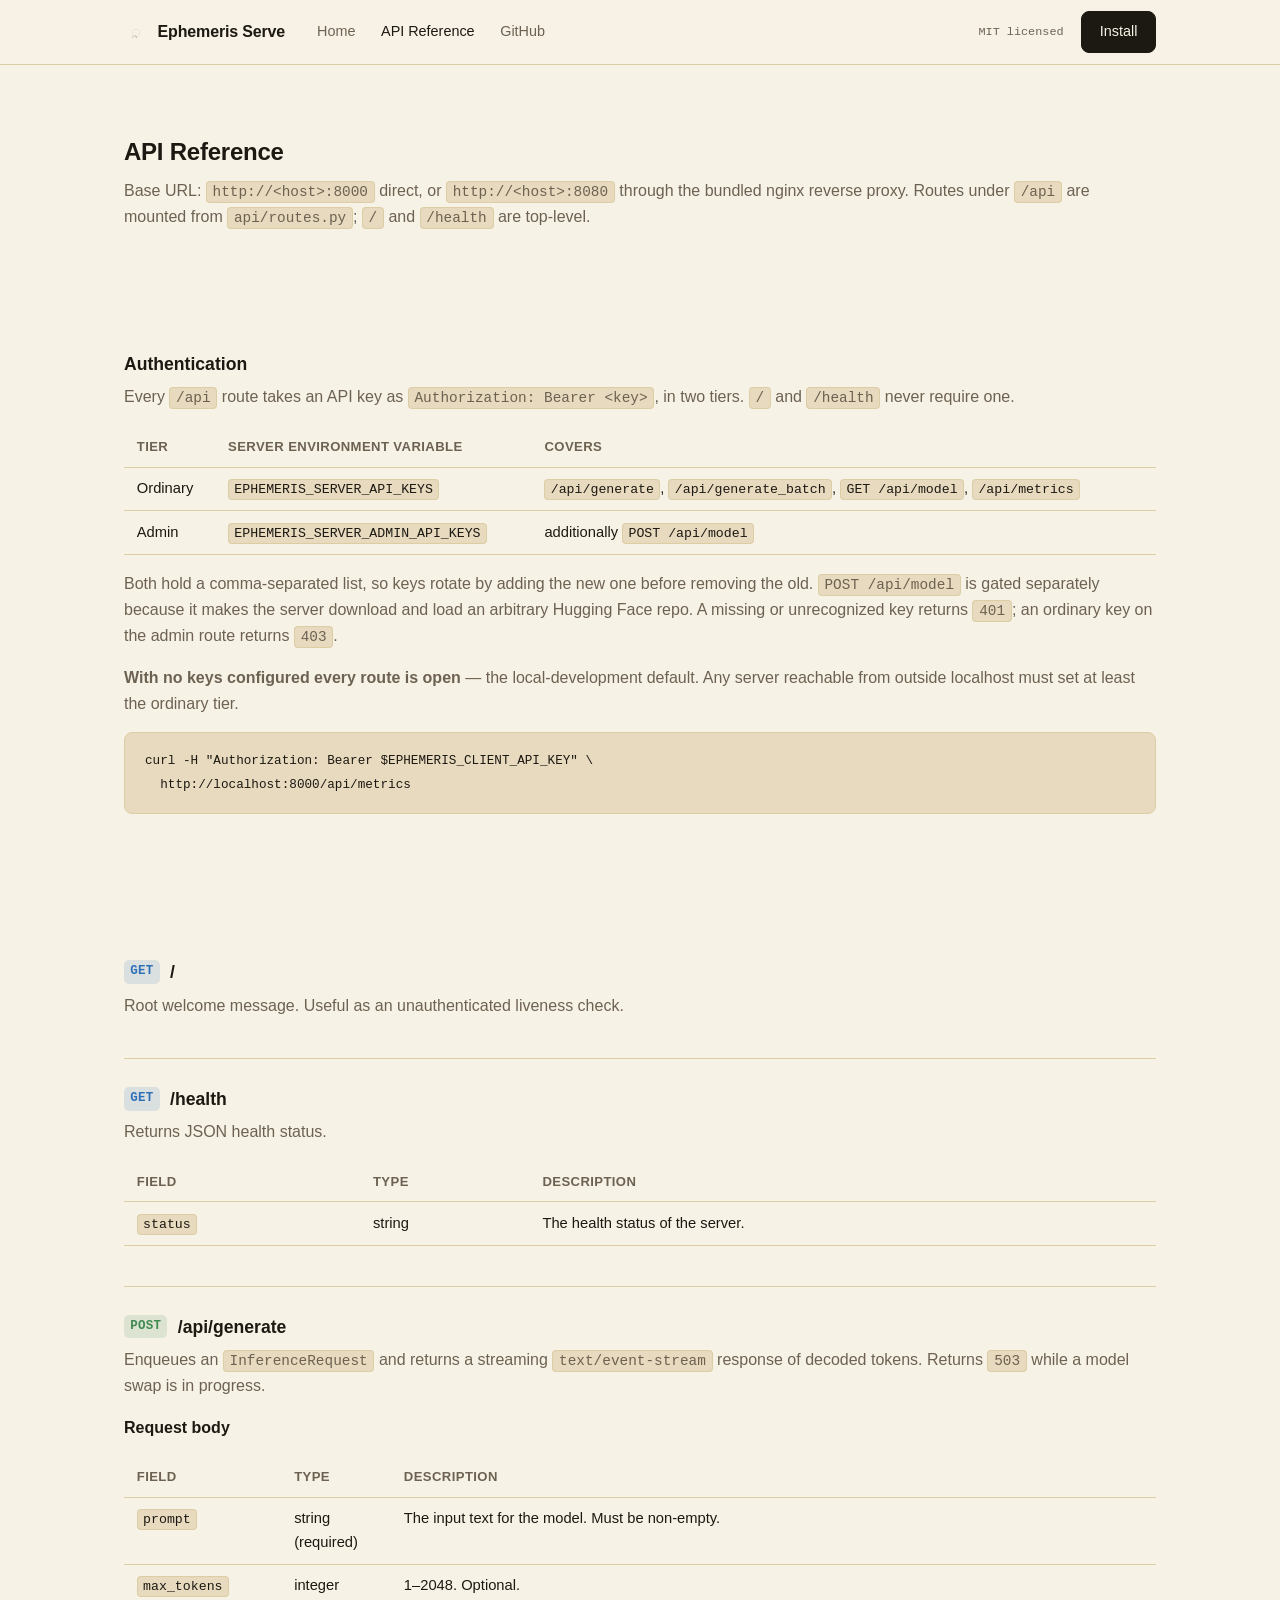
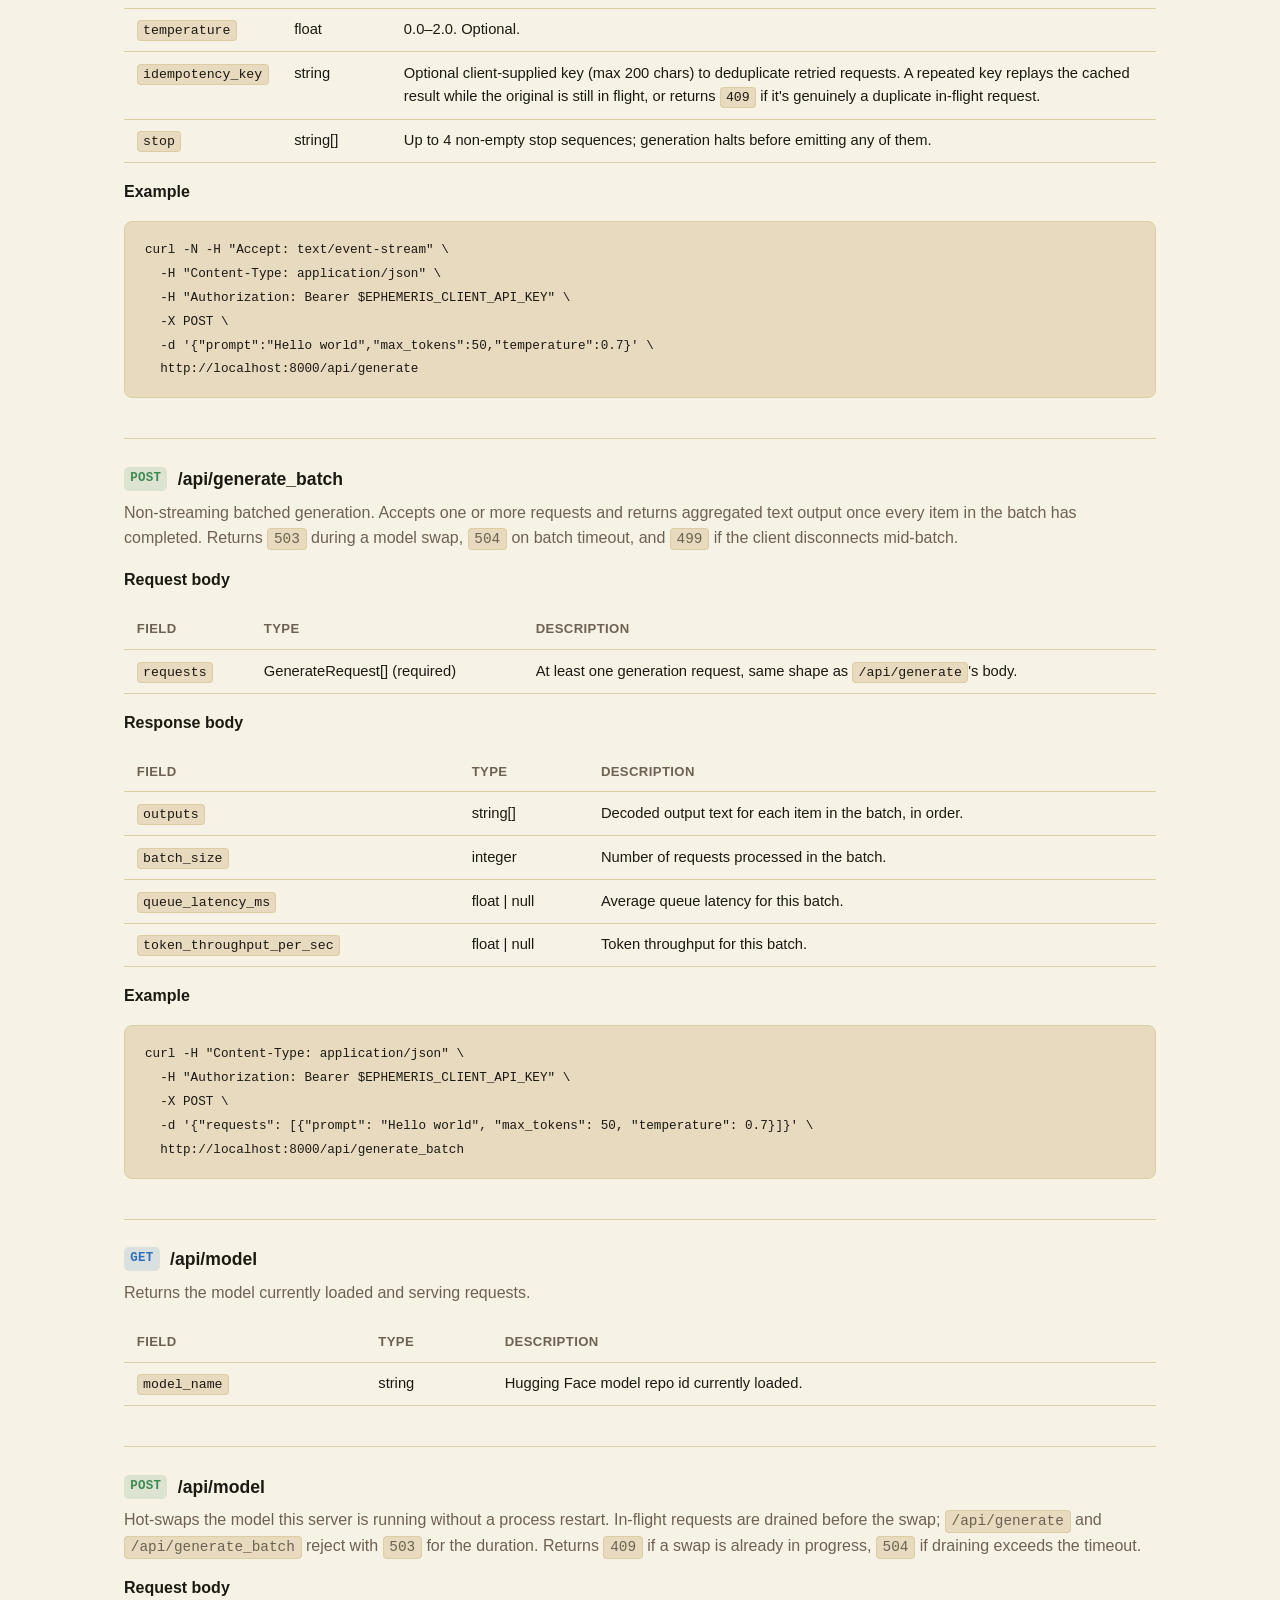
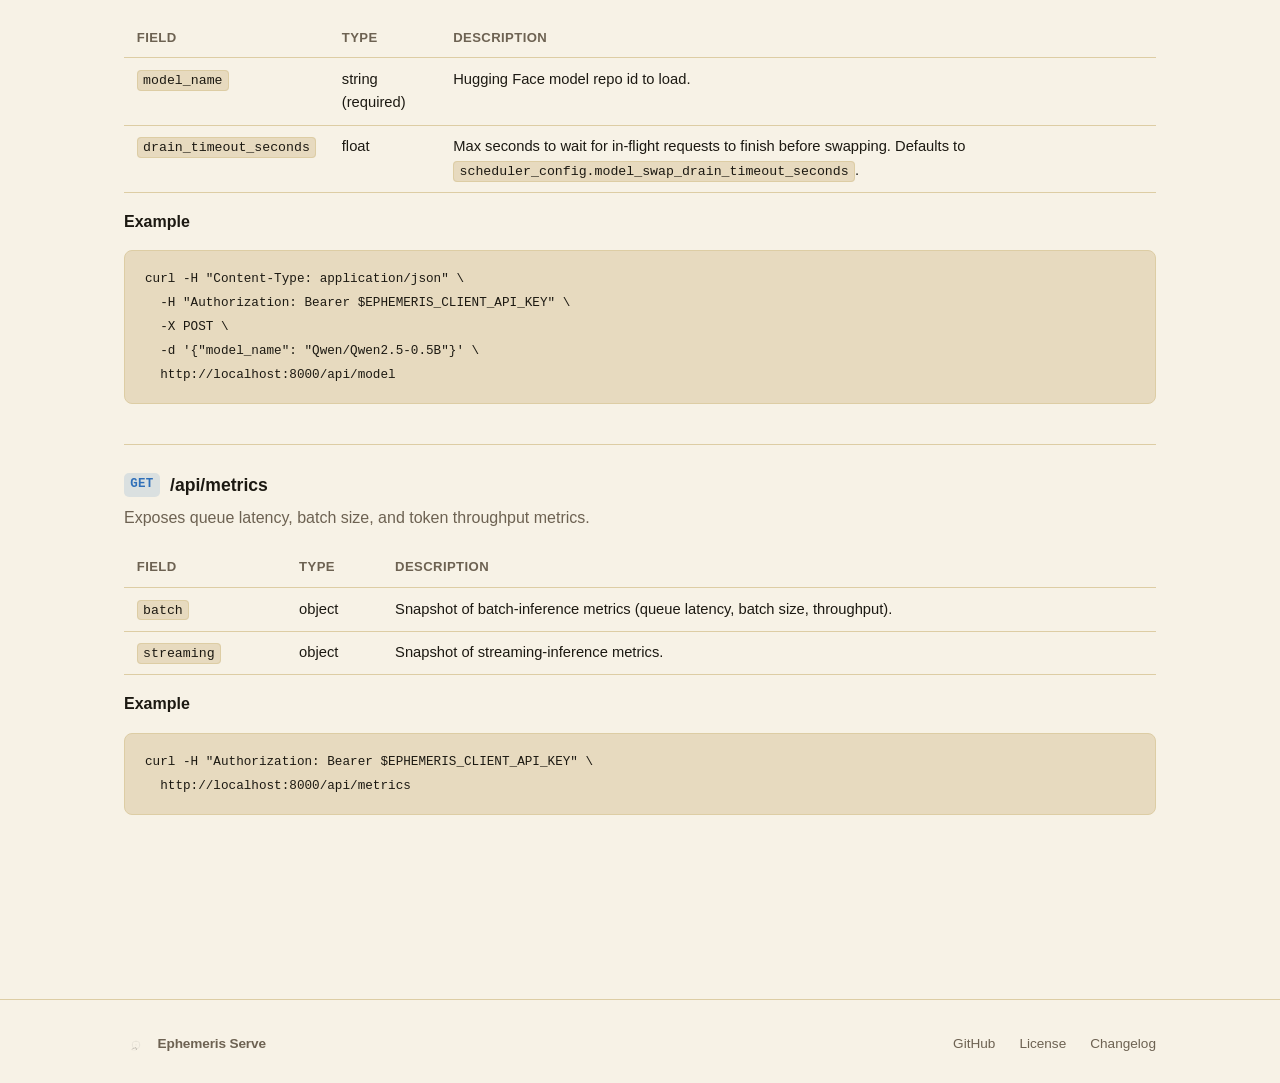
==== commit d52e9364: "structural update" ====
--- a/docs/api.html
+++ b/docs/api.html
@@ -5,6 +5,24 @@
 <meta name="viewport" content="width=device-width, initial-scale=1">
 <title>API Reference — Ephemeris Serve</title>
 <meta name="description" content="Full endpoint reference for the Ephemeris Serve HTTP API: /generate, /generate_batch, /model, /metrics, /health.">
+<meta name="keywords" content="Ephemeris Serve API, LLM inference API, SSE streaming endpoint, REST API reference, FastAPI">
+<meta name="author" content="Samarjit Debnath">
+<meta name="robots" content="index, follow">
+<link rel="canonical" href="https://samarjitdebnath.github.io/ephemeris-serve/api.html">
+
+<meta property="og:type" content="website">
+<meta property="og:url" content="https://samarjitdebnath.github.io/ephemeris-serve/api.html">
+<meta property="og:title" content="API Reference — Ephemeris Serve">
+<meta property="og:description" content="Full endpoint reference for the Ephemeris Serve HTTP API: /generate, /generate_batch, /model, /metrics, /health.">
+<meta property="og:image" content="https://samarjitdebnath.github.io/ephemeris-serve/assets/images/ephemeris-serve-logo.png">
+<meta property="og:site_name" content="Ephemeris Serve">
+
+<meta name="twitter:card" content="summary_large_image">
+<meta name="twitter:url" content="https://samarjitdebnath.github.io/ephemeris-serve/api.html">
+<meta name="twitter:title" content="API Reference — Ephemeris Serve">
+<meta name="twitter:description" content="Full endpoint reference for the Ephemeris Serve HTTP API: /generate, /generate_batch, /model, /metrics, /health.">
+<meta name="twitter:image" content="https://samarjitdebnath.github.io/ephemeris-serve/assets/images/ephemeris-serve-logo.png">
+
 <link rel="icon" href="assets/images/ephemeris-serve-logo.png" type="image/png">
 <link rel="stylesheet" href="assets/style.css">
 </head>
@@ -67,7 +85,23 @@
 <main>
   <section style="padding-top: 3rem;">
     <h2 style="margin-bottom:0.4rem;">API Reference</h2>
-    <p style="color:var(--text-muted); margin-top:0;">Base URL: <code>http://&lt;host&gt;:8000</code>. Routes under <code>/api</code> are mounted from <code>api/routes.py</code>; <code>/</code> and <code>/health</code> are top-level.</p>
+    <p style="color:var(--text-muted); margin-top:0;">Base URL: <code>http://&lt;host&gt;:8000</code> direct, or <code>http://&lt;host&gt;:8080</code> through the bundled nginx reverse proxy. Routes under <code>/api</code> are mounted from <code>api/routes.py</code>; <code>/</code> and <code>/health</code> are top-level.</p>
+  </section>
+
+  <section>
+    <div class="endpoint">
+      <h3>Authentication</h3>
+      <p class="desc">Every <code>/api</code> route takes an API key as <code>Authorization: Bearer &lt;key&gt;</code>, in two tiers. <code>/</code> and <code>/health</code> never require one.</p>
+      <table>
+        <tr><th>Tier</th><th>Server environment variable</th><th>Covers</th></tr>
+        <tr><td>Ordinary</td><td><code>EPHEMERIS_SERVER_API_KEYS</code></td><td><code>/api/generate</code>, <code>/api/generate_batch</code>, <code>GET /api/model</code>, <code>/api/metrics</code></td></tr>
+        <tr><td>Admin</td><td><code>EPHEMERIS_SERVER_ADMIN_API_KEYS</code></td><td>additionally <code>POST /api/model</code></td></tr>
+      </table>
+      <p class="desc" style="margin-top:1rem;">Both hold a comma-separated list, so keys rotate by adding the new one before removing the old. <code>POST /api/model</code> is gated separately because it makes the server download and load an arbitrary Hugging Face repo. A missing or unrecognized key returns <code>401</code>; an ordinary key on the admin route returns <code>403</code>.</p>
+      <p class="desc"><strong>With no keys configured every route is open</strong> &mdash; the local-development default. Any server reachable from outside localhost must set at least the ordinary tier.</p>
+      <pre><code>curl -H "Authorization: Bearer $EPHEMERIS_CLIENT_API_KEY" \
+  http://localhost:8000/api/metrics</code></pre>
+    </div>
   </section>
 
   <section>
@@ -101,6 +135,7 @@
       <p style="margin-top:1rem;"><strong>Example</strong></p>
       <pre><code>curl -N -H "Accept: text/event-stream" \
   -H "Content-Type: application/json" \
+  -H "Authorization: Bearer $EPHEMERIS_CLIENT_API_KEY" \
   -X POST \
   -d '{"prompt":"Hello world","max_tokens":50,"temperature":0.7}' \
   http://localhost:8000/api/generate</code></pre>
@@ -124,6 +159,7 @@
       </table>
       <p style="margin-top:1rem;"><strong>Example</strong></p>
       <pre><code>curl -H "Content-Type: application/json" \
+  -H "Authorization: Bearer $EPHEMERIS_CLIENT_API_KEY" \
   -X POST \
   -d '{"requests": [{"prompt": "Hello world", "max_tokens": 50, "temperature": 0.7}]}' \
   http://localhost:8000/api/generate_batch</code></pre>
@@ -149,6 +185,7 @@
       </table>
       <p style="margin-top:1rem;"><strong>Example</strong></p>
       <pre><code>curl -H "Content-Type: application/json" \
+  -H "Authorization: Bearer $EPHEMERIS_CLIENT_API_KEY" \
   -X POST \
   -d '{"model_name": "Qwen/Qwen2.5-0.5B"}' \
   http://localhost:8000/api/model</code></pre>
@@ -163,7 +200,8 @@
         <tr><td><code>streaming</code></td><td>object</td><td>Snapshot of streaming-inference metrics.</td></tr>
       </table>
       <p style="margin-top:1rem;"><strong>Example</strong></p>
-      <pre><code>curl http://localhost:8000/api/metrics</code></pre>
+      <pre><code>curl -H "Authorization: Bearer $EPHEMERIS_CLIENT_API_KEY" \
+  http://localhost:8000/api/metrics</code></pre>
     </div>
 
   </section>
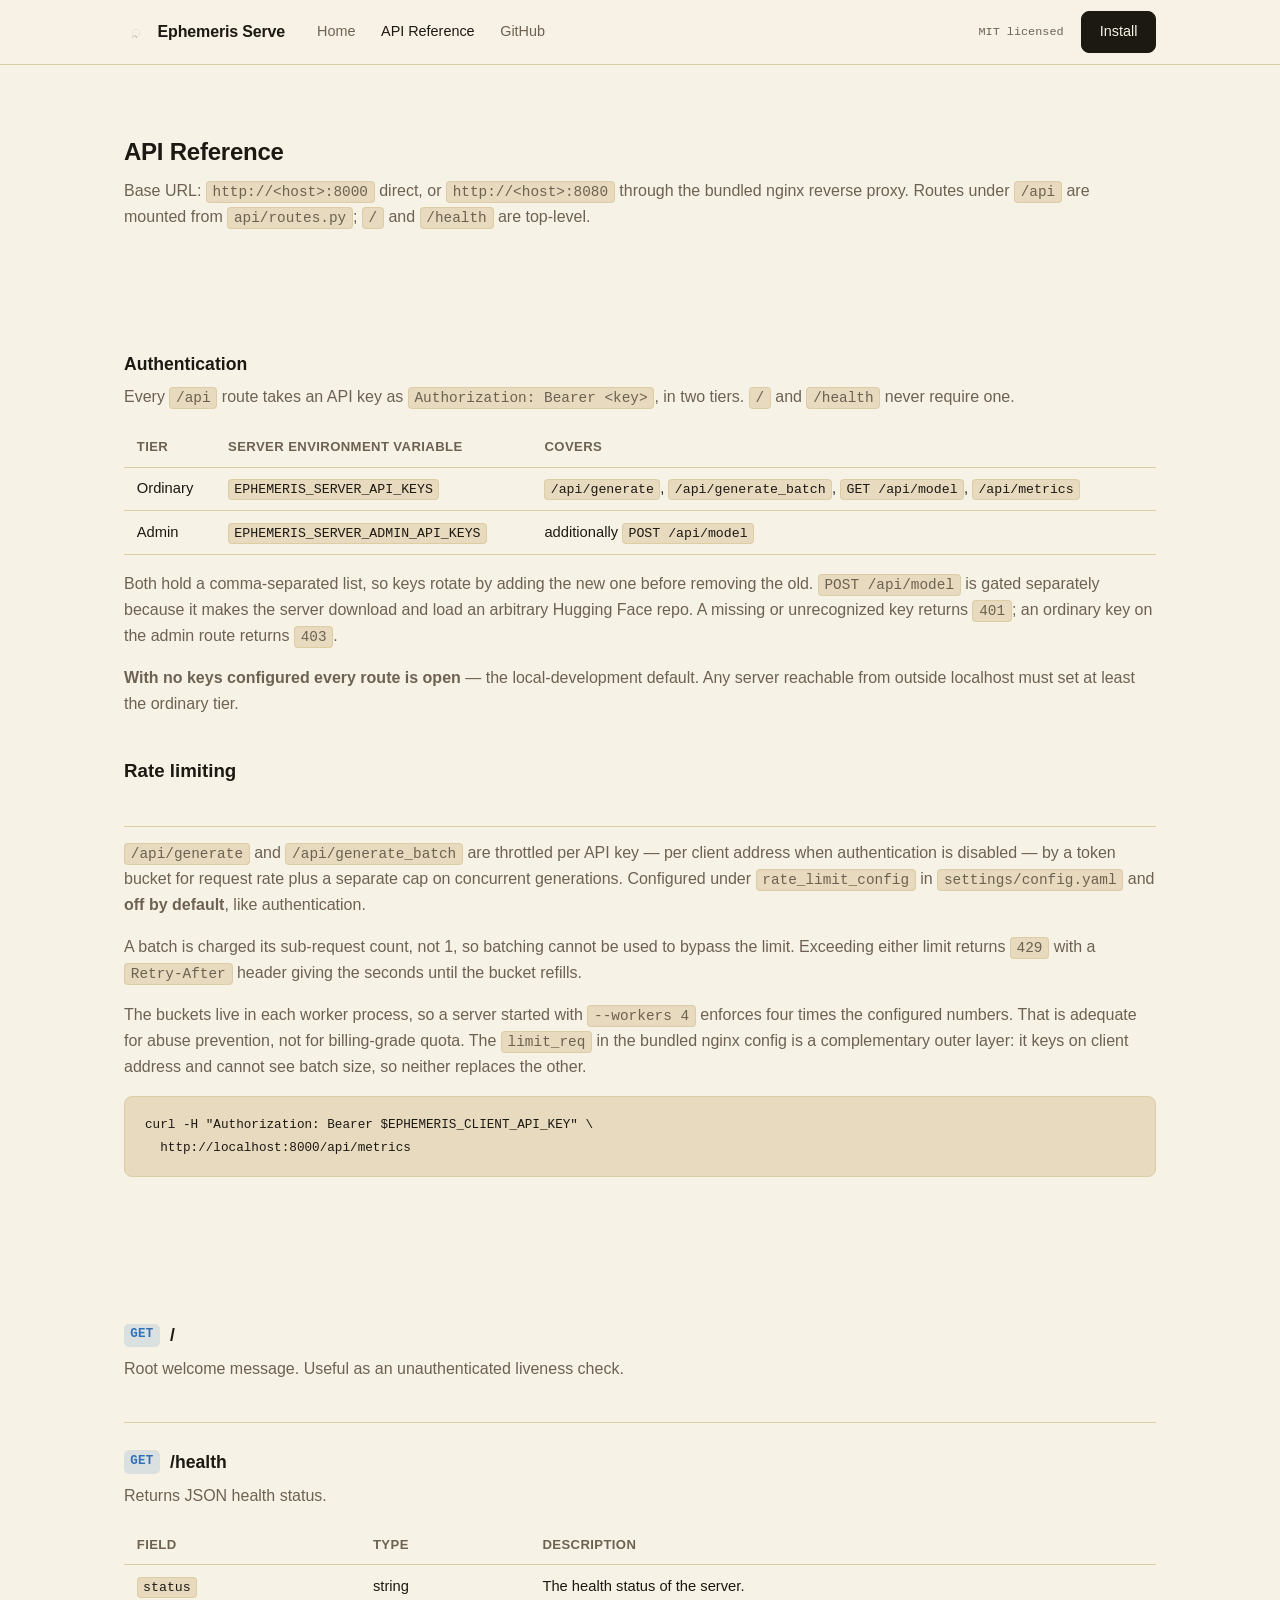
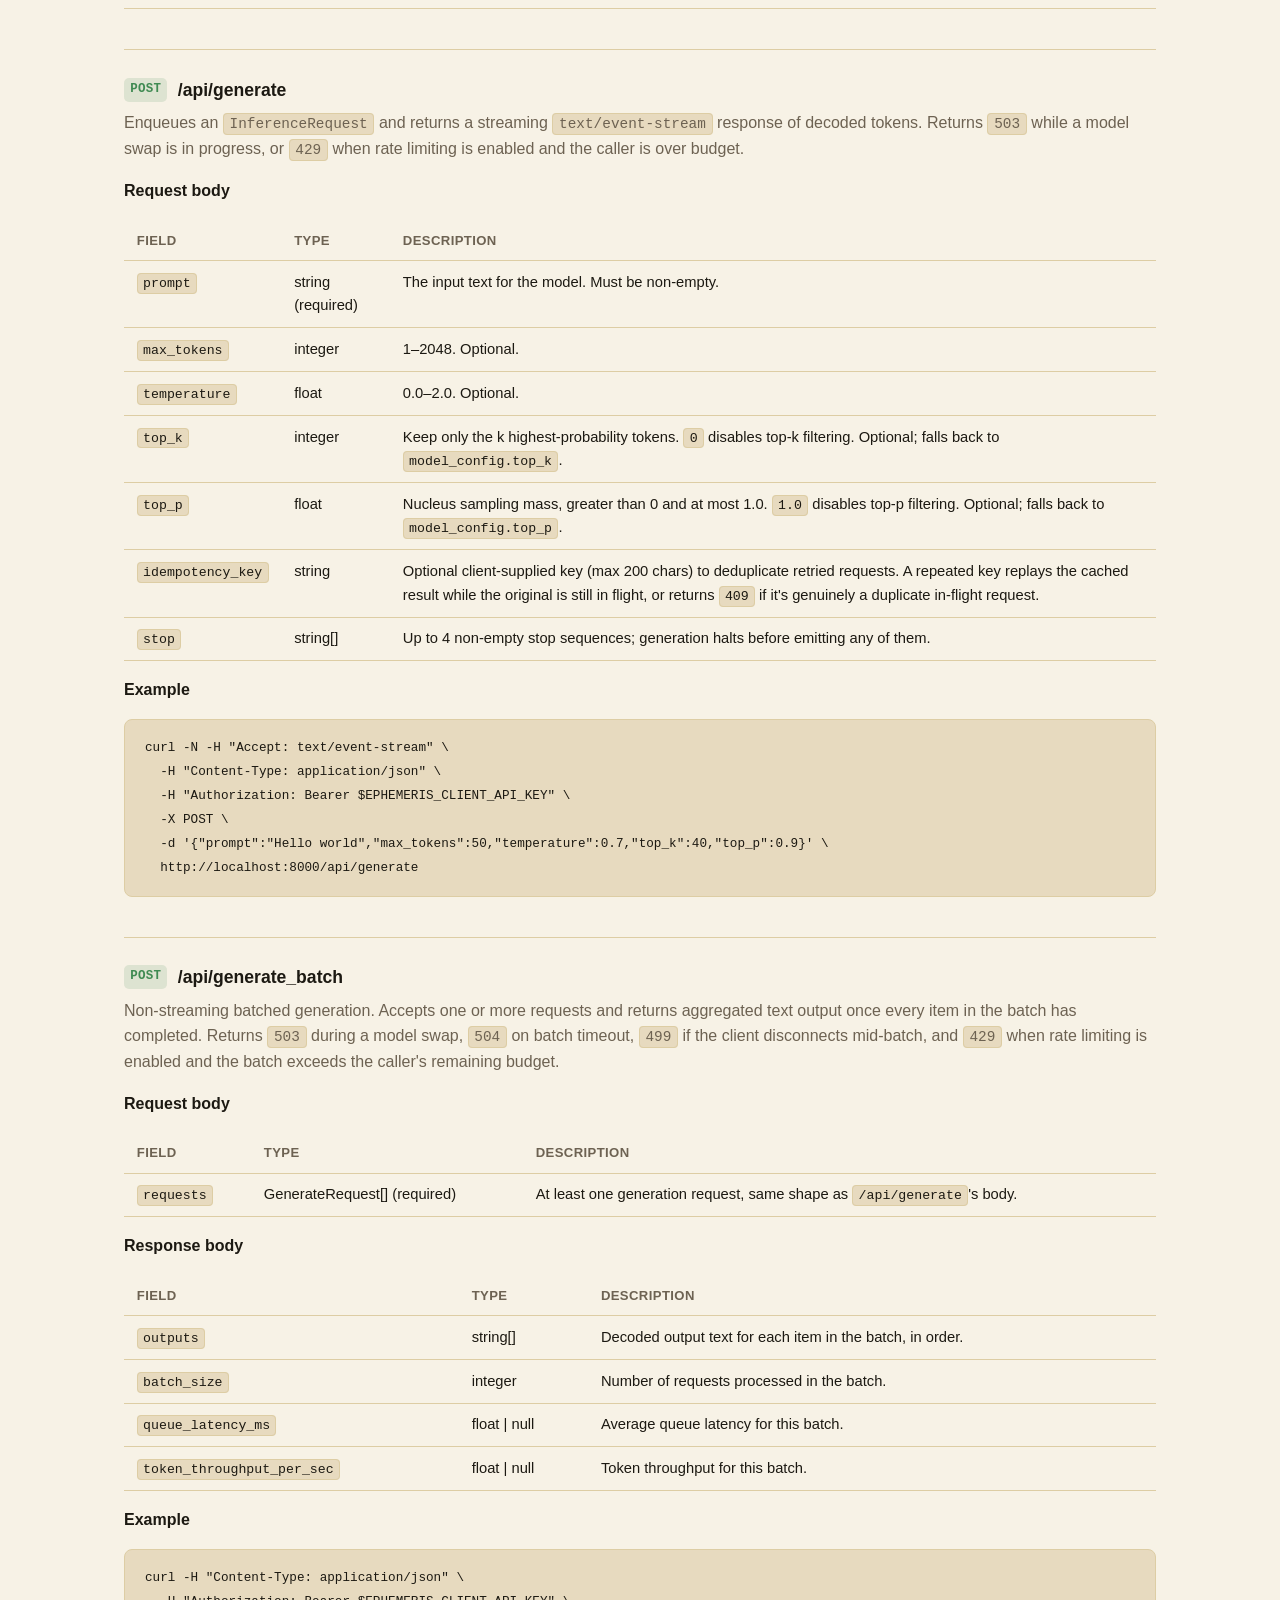
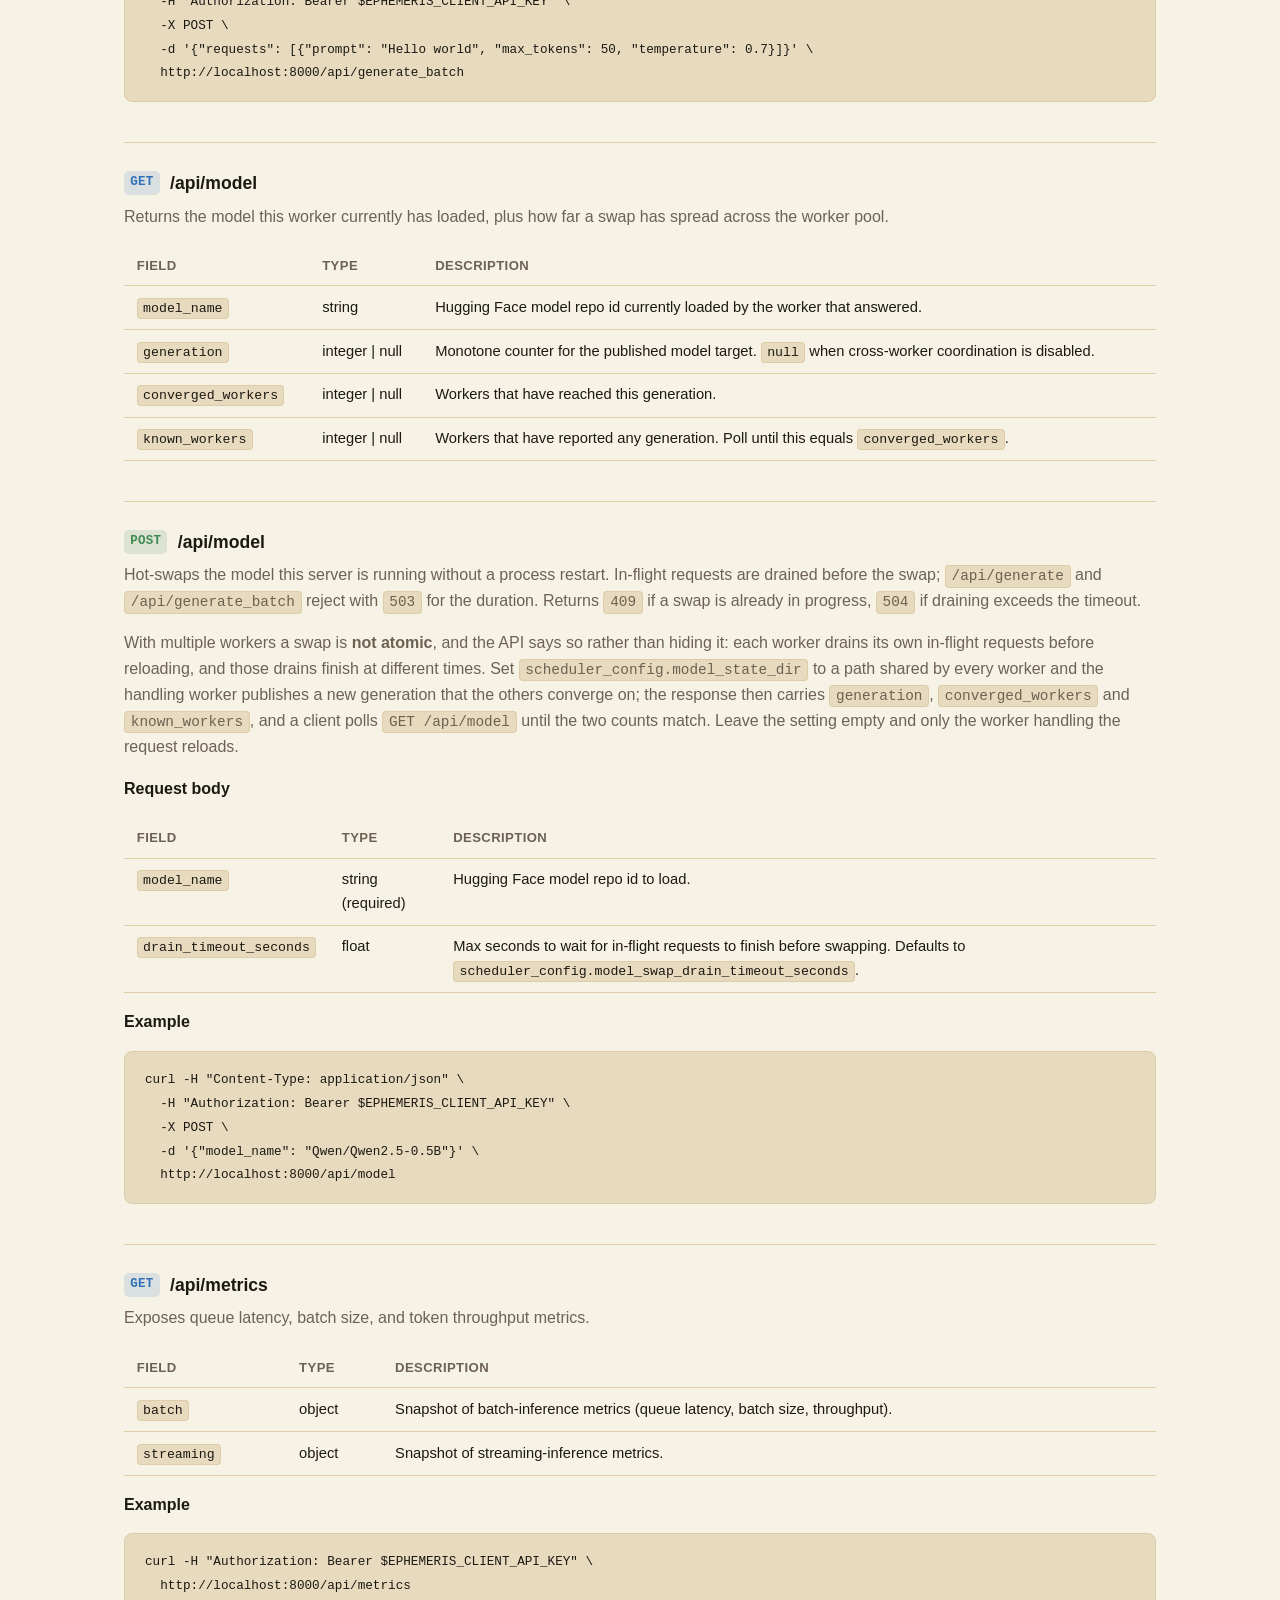
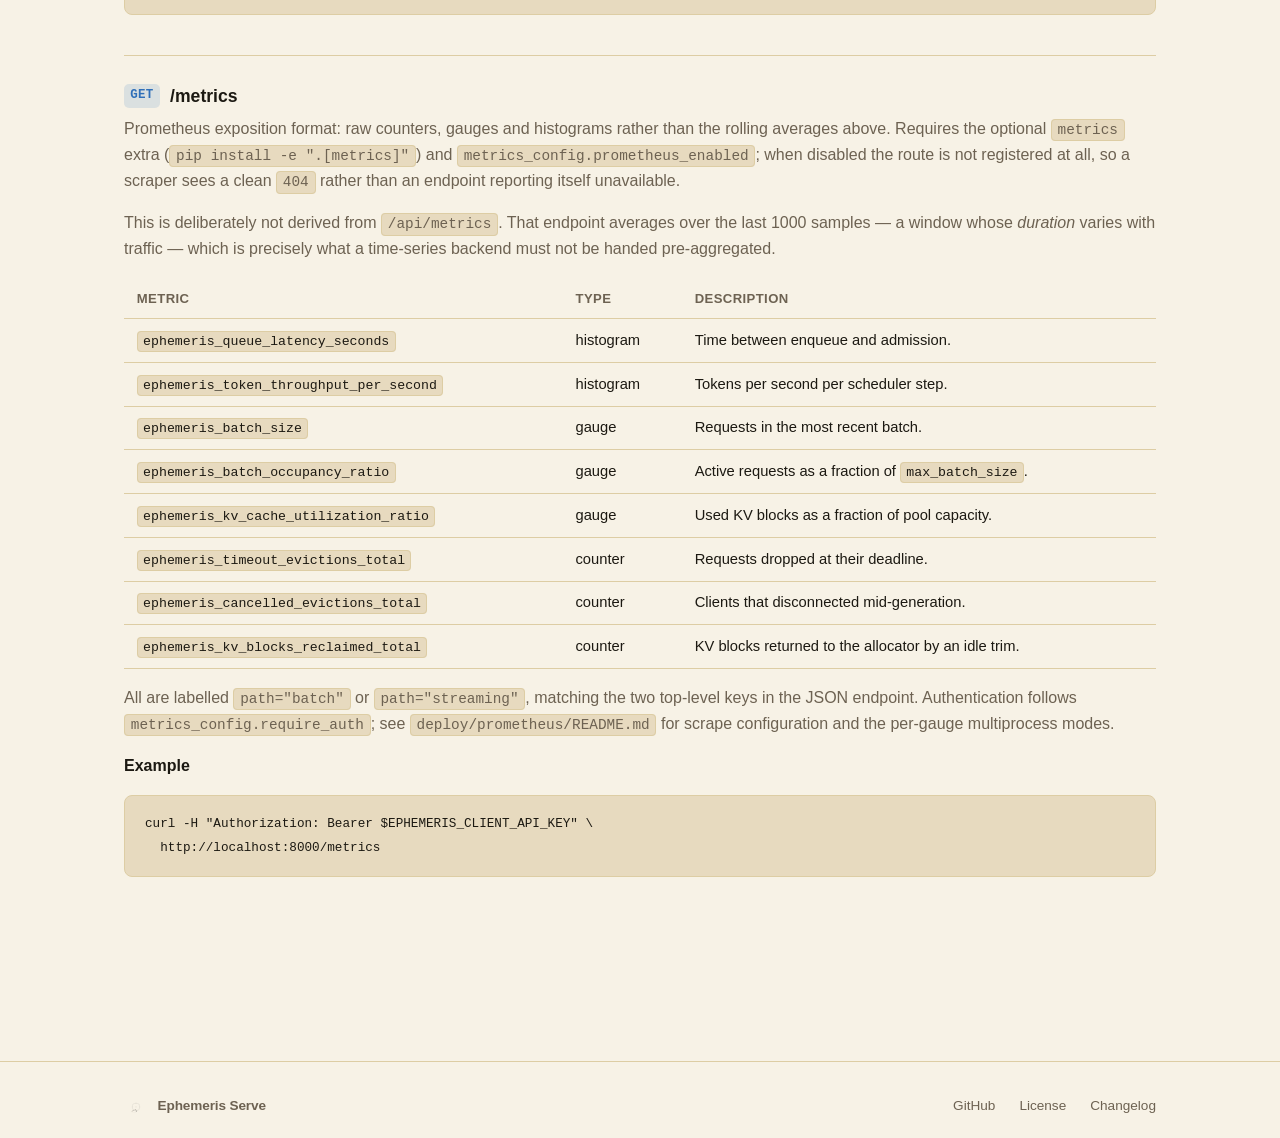
==== commit 6567c692: "Execute the P0-P3 todo backlog Implements every item in internal/todos.md, with plans in internal/to" ====
--- a/docs/api.html
+++ b/docs/api.html
@@ -4,7 +4,7 @@
 <meta charset="utf-8">
 <meta name="viewport" content="width=device-width, initial-scale=1">
 <title>API Reference — Ephemeris Serve</title>
-<meta name="description" content="Full endpoint reference for the Ephemeris Serve HTTP API: /generate, /generate_batch, /model, /metrics, /health.">
+<meta name="description" content="Full endpoint reference for the Ephemeris Serve HTTP API: /generate, /generate_batch, /model, /metrics, /health, and the Prometheus scrape endpoint.">
 <meta name="keywords" content="Ephemeris Serve API, LLM inference API, SSE streaming endpoint, REST API reference, FastAPI">
 <meta name="author" content="Samarjit Debnath">
 <meta name="robots" content="index, follow">
@@ -13,14 +13,14 @@
 <meta property="og:type" content="website">
 <meta property="og:url" content="https://samarjitdebnath.github.io/ephemeris-serve/api.html">
 <meta property="og:title" content="API Reference — Ephemeris Serve">
-<meta property="og:description" content="Full endpoint reference for the Ephemeris Serve HTTP API: /generate, /generate_batch, /model, /metrics, /health.">
+<meta property="og:description" content="Full endpoint reference for the Ephemeris Serve HTTP API: /generate, /generate_batch, /model, /metrics, /health, and the Prometheus scrape endpoint.">
 <meta property="og:image" content="https://samarjitdebnath.github.io/ephemeris-serve/assets/images/ephemeris-serve-logo.png">
 <meta property="og:site_name" content="Ephemeris Serve">
 
 <meta name="twitter:card" content="summary_large_image">
 <meta name="twitter:url" content="https://samarjitdebnath.github.io/ephemeris-serve/api.html">
 <meta name="twitter:title" content="API Reference — Ephemeris Serve">
-<meta name="twitter:description" content="Full endpoint reference for the Ephemeris Serve HTTP API: /generate, /generate_batch, /model, /metrics, /health.">
+<meta name="twitter:description" content="Full endpoint reference for the Ephemeris Serve HTTP API: /generate, /generate_batch, /model, /metrics, /health, and the Prometheus scrape endpoint.">
 <meta name="twitter:image" content="https://samarjitdebnath.github.io/ephemeris-serve/assets/images/ephemeris-serve-logo.png">
 
 <link rel="icon" href="assets/images/ephemeris-serve-logo.png" type="image/png">
@@ -99,6 +99,13 @@
       </table>
       <p class="desc" style="margin-top:1rem;">Both hold a comma-separated list, so keys rotate by adding the new one before removing the old. <code>POST /api/model</code> is gated separately because it makes the server download and load an arbitrary Hugging Face repo. A missing or unrecognized key returns <code>401</code>; an ordinary key on the admin route returns <code>403</code>.</p>
       <p class="desc"><strong>With no keys configured every route is open</strong> &mdash; the local-development default. Any server reachable from outside localhost must set at least the ordinary tier.</p>
+    </div>
+
+    <h3>Rate limiting</h3>
+    <div class="endpoint">
+      <p class="desc"><code>/api/generate</code> and <code>/api/generate_batch</code> are throttled per API key &mdash; per client address when authentication is disabled &mdash; by a token bucket for request rate plus a separate cap on concurrent generations. Configured under <code>rate_limit_config</code> in <code>settings/config.yaml</code> and <strong>off by default</strong>, like authentication.</p>
+      <p class="desc">A batch is charged its sub-request count, not 1, so batching cannot be used to bypass the limit. Exceeding either limit returns <code>429</code> with a <code>Retry-After</code> header giving the seconds until the bucket refills.</p>
+      <p class="desc">The buckets live in each worker process, so a server started with <code>--workers 4</code> enforces four times the configured numbers. That is adequate for abuse prevention, not for billing-grade quota. The <code>limit_req</code> in the bundled nginx config is a complementary outer layer: it keys on client address and cannot see batch size, so neither replaces the other.</p>
       <pre><code>curl -H "Authorization: Bearer $EPHEMERIS_CLIENT_API_KEY" \
   http://localhost:8000/api/metrics</code></pre>
     </div>
@@ -122,13 +129,15 @@
 
     <div class="endpoint">
       <h3><span class="method post">POST</span> /api/generate</h3>
-      <p class="desc">Enqueues an <code>InferenceRequest</code> and returns a streaming <code>text/event-stream</code> response of decoded tokens. Returns <code>503</code> while a model swap is in progress.</p>
+      <p class="desc">Enqueues an <code>InferenceRequest</code> and returns a streaming <code>text/event-stream</code> response of decoded tokens. Returns <code>503</code> while a model swap is in progress, or <code>429</code> when rate limiting is enabled and the caller is over budget.</p>
       <p><strong>Request body</strong></p>
       <table>
         <tr><th>Field</th><th>Type</th><th>Description</th></tr>
         <tr><td><code>prompt</code></td><td>string (required)</td><td>The input text for the model. Must be non-empty.</td></tr>
         <tr><td><code>max_tokens</code></td><td>integer</td><td>1–2048. Optional.</td></tr>
         <tr><td><code>temperature</code></td><td>float</td><td>0.0–2.0. Optional.</td></tr>
+        <tr><td><code>top_k</code></td><td>integer</td><td>Keep only the k highest-probability tokens. <code>0</code> disables top-k filtering. Optional; falls back to <code>model_config.top_k</code>.</td></tr>
+        <tr><td><code>top_p</code></td><td>float</td><td>Nucleus sampling mass, greater than 0 and at most 1.0. <code>1.0</code> disables top-p filtering. Optional; falls back to <code>model_config.top_p</code>.</td></tr>
         <tr><td><code>idempotency_key</code></td><td>string</td><td>Optional client-supplied key (max 200 chars) to deduplicate retried requests. A repeated key replays the cached result while the original is still in flight, or returns <code>409</code> if it's genuinely a duplicate in-flight request.</td></tr>
         <tr><td><code>stop</code></td><td>string[]</td><td>Up to 4 non-empty stop sequences; generation halts before emitting any of them.</td></tr>
       </table>
@@ -137,13 +146,13 @@
   -H "Content-Type: application/json" \
   -H "Authorization: Bearer $EPHEMERIS_CLIENT_API_KEY" \
   -X POST \
-  -d '{"prompt":"Hello world","max_tokens":50,"temperature":0.7}' \
+  -d '{"prompt":"Hello world","max_tokens":50,"temperature":0.7,"top_k":40,"top_p":0.9}' \
   http://localhost:8000/api/generate</code></pre>
     </div>
 
     <div class="endpoint">
       <h3><span class="method post">POST</span> /api/generate_batch</h3>
-      <p class="desc">Non-streaming batched generation. Accepts one or more requests and returns aggregated text output once every item in the batch has completed. Returns <code>503</code> during a model swap, <code>504</code> on batch timeout, and <code>499</code> if the client disconnects mid-batch.</p>
+      <p class="desc">Non-streaming batched generation. Accepts one or more requests and returns aggregated text output once every item in the batch has completed. Returns <code>503</code> during a model swap, <code>504</code> on batch timeout, <code>499</code> if the client disconnects mid-batch, and <code>429</code> when rate limiting is enabled and the batch exceeds the caller's remaining budget.</p>
       <p><strong>Request body</strong></p>
       <table>
         <tr><th>Field</th><th>Type</th><th>Description</th></tr>
@@ -167,16 +176,20 @@
 
     <div class="endpoint">
       <h3><span class="method get">GET</span> /api/model</h3>
-      <p class="desc">Returns the model currently loaded and serving requests.</p>
-      <table>
-        <tr><th>Field</th><th>Type</th><th>Description</th></tr>
-        <tr><td><code>model_name</code></td><td>string</td><td>Hugging Face model repo id currently loaded.</td></tr>
+      <p class="desc">Returns the model this worker currently has loaded, plus how far a swap has spread across the worker pool.</p>
+      <table>
+        <tr><th>Field</th><th>Type</th><th>Description</th></tr>
+        <tr><td><code>model_name</code></td><td>string</td><td>Hugging Face model repo id currently loaded by the worker that answered.</td></tr>
+        <tr><td><code>generation</code></td><td>integer | null</td><td>Monotone counter for the published model target. <code>null</code> when cross-worker coordination is disabled.</td></tr>
+        <tr><td><code>converged_workers</code></td><td>integer | null</td><td>Workers that have reached this generation.</td></tr>
+        <tr><td><code>known_workers</code></td><td>integer | null</td><td>Workers that have reported any generation. Poll until this equals <code>converged_workers</code>.</td></tr>
       </table>
     </div>
 
     <div class="endpoint">
       <h3><span class="method post">POST</span> /api/model</h3>
       <p class="desc">Hot-swaps the model this server is running without a process restart. In-flight requests are drained before the swap; <code>/api/generate</code> and <code>/api/generate_batch</code> reject with <code>503</code> for the duration. Returns <code>409</code> if a swap is already in progress, <code>504</code> if draining exceeds the timeout.</p>
+      <p class="desc">With multiple workers a swap is <strong>not atomic</strong>, and the API says so rather than hiding it: each worker drains its own in-flight requests before reloading, and those drains finish at different times. Set <code>scheduler_config.model_state_dir</code> to a path shared by every worker and the handling worker publishes a new generation that the others converge on; the response then carries <code>generation</code>, <code>converged_workers</code> and <code>known_workers</code>, and a client polls <code>GET /api/model</code> until the two counts match. Leave the setting empty and only the worker handling the request reloads.</p>
       <p><strong>Request body</strong></p>
       <table>
         <tr><th>Field</th><th>Type</th><th>Description</th></tr>
@@ -202,6 +215,27 @@
       <p style="margin-top:1rem;"><strong>Example</strong></p>
       <pre><code>curl -H "Authorization: Bearer $EPHEMERIS_CLIENT_API_KEY" \
   http://localhost:8000/api/metrics</code></pre>
+    </div>
+
+    <div class="endpoint">
+      <h3><span class="method get">GET</span> /metrics</h3>
+      <p class="desc">Prometheus exposition format: raw counters, gauges and histograms rather than the rolling averages above. Requires the optional <code>metrics</code> extra (<code>pip install -e ".[metrics]"</code>) and <code>metrics_config.prometheus_enabled</code>; when disabled the route is not registered at all, so a scraper sees a clean <code>404</code> rather than an endpoint reporting itself unavailable.</p>
+      <p class="desc">This is deliberately not derived from <code>/api/metrics</code>. That endpoint averages over the last 1000 samples &mdash; a window whose <em>duration</em> varies with traffic &mdash; which is precisely what a time-series backend must not be handed pre-aggregated.</p>
+      <table>
+        <tr><th>Metric</th><th>Type</th><th>Description</th></tr>
+        <tr><td><code>ephemeris_queue_latency_seconds</code></td><td>histogram</td><td>Time between enqueue and admission.</td></tr>
+        <tr><td><code>ephemeris_token_throughput_per_second</code></td><td>histogram</td><td>Tokens per second per scheduler step.</td></tr>
+        <tr><td><code>ephemeris_batch_size</code></td><td>gauge</td><td>Requests in the most recent batch.</td></tr>
+        <tr><td><code>ephemeris_batch_occupancy_ratio</code></td><td>gauge</td><td>Active requests as a fraction of <code>max_batch_size</code>.</td></tr>
+        <tr><td><code>ephemeris_kv_cache_utilization_ratio</code></td><td>gauge</td><td>Used KV blocks as a fraction of pool capacity.</td></tr>
+        <tr><td><code>ephemeris_timeout_evictions_total</code></td><td>counter</td><td>Requests dropped at their deadline.</td></tr>
+        <tr><td><code>ephemeris_cancelled_evictions_total</code></td><td>counter</td><td>Clients that disconnected mid-generation.</td></tr>
+        <tr><td><code>ephemeris_kv_blocks_reclaimed_total</code></td><td>counter</td><td>KV blocks returned to the allocator by an idle trim.</td></tr>
+      </table>
+      <p class="desc" style="margin-top:1rem;">All are labelled <code>path="batch"</code> or <code>path="streaming"</code>, matching the two top-level keys in the JSON endpoint. Authentication follows <code>metrics_config.require_auth</code>; see <code>deploy/prometheus/README.md</code> for scrape configuration and the per-gauge multiprocess modes.</p>
+      <p style="margin-top:1rem;"><strong>Example</strong></p>
+      <pre><code>curl -H "Authorization: Bearer $EPHEMERIS_CLIENT_API_KEY" \
+  http://localhost:8000/metrics</code></pre>
     </div>
 
   </section>
